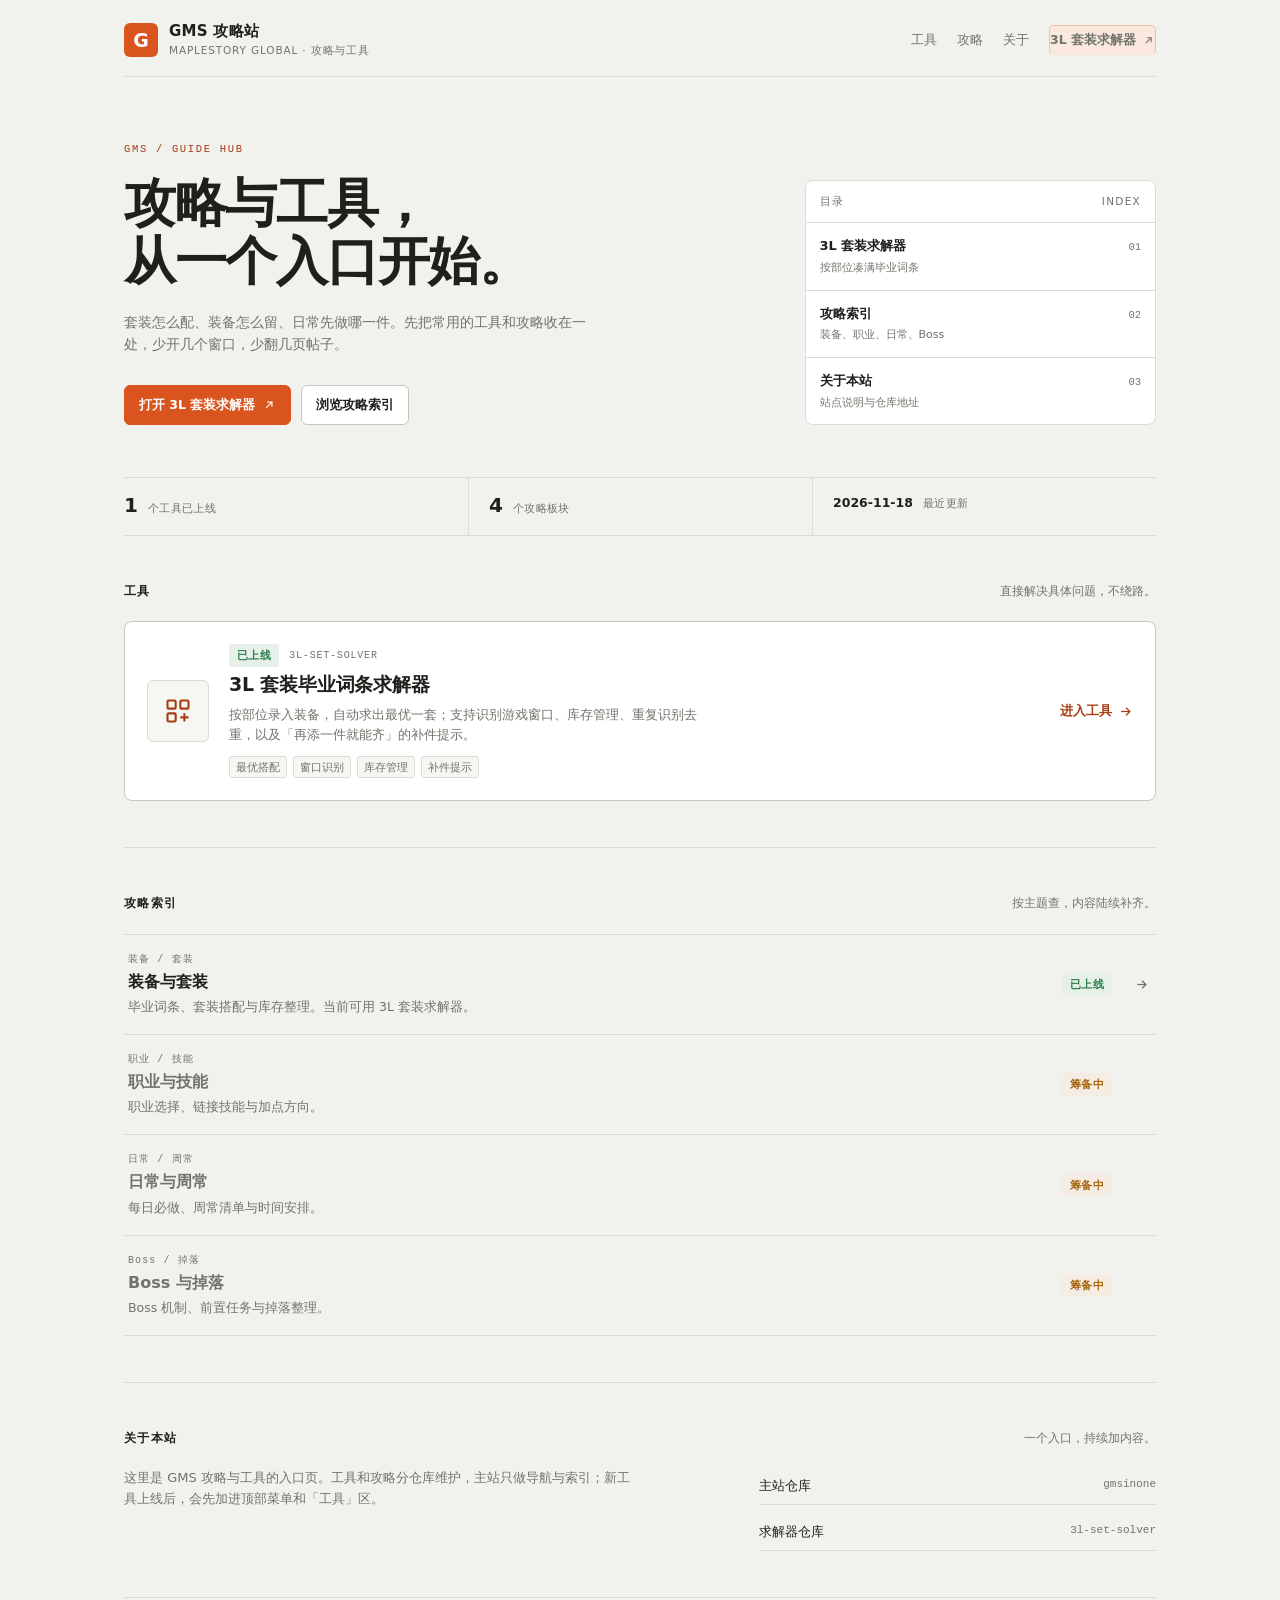
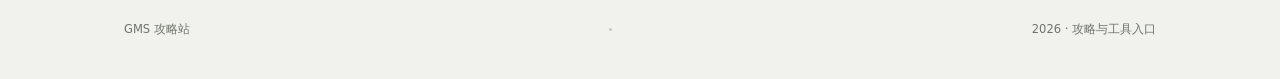
==== index.html @ e186fb5b "新建 GMS 主攻略站，接入 3L 套装求解器" ====
<!DOCTYPE html>
<html lang="zh-CN">
<head>
<meta charset="utf-8">
<meta name="viewport" content="width=device-width, initial-scale=1">
<title>GMS 攻略站 · 攻略与工具入口</title>
<meta name="description" content="GMS 攻略与工具入口：套装求解、装备整理与攻略索引。">
<link rel="icon" href="data:image/svg+xml,%3Csvg%20xmlns='http://www.w3.org/2000/svg'%20viewBox='0%200%2064%2064'%3E%3Crect%20width='64'%20height='64'%20rx='12'%20fill='%23d9541e'/%3E%3Ctext%20x='32'%20y='46'%20font-size='38'%20fill='%23ffffff'%20font-family='sans-serif'%20text-anchor='middle'%3EG%3C/text%3E%3C/svg%3E">
<style>
:root{
  --bg:#f1f2ee;
  --panel:#ffffff;
  --sunk:#f6f6f2;
  --line:#dcdcd3;
  --line-strong:#c6c7bc;
  --ink:#1d201b;
  --muted:#70746a;
  --accent:#d9541e;
  --on-accent:#ffffff;
  --accent-ink:#a63c12;
  --accent-soft:#fbe9e0;
  --ok:#2f7d4f;
  --warn:#a4650b;
}
@media (prefers-color-scheme: dark){
  :root{
    --bg:#0f141a;
    --panel:#171e26;
    --sunk:#12181f;
    --line:#27313c;
    --line-strong:#38454f;
    --ink:#e7ecef;
    --muted:#95a0ad;
    --accent:#ff8a4c;
    --on-accent:#1a1208;
    --accent-ink:#ffb089;
    --accent-soft:#33210f;
    --ok:#4cc38a;
    --warn:#e0b050;
    color-scheme:dark;
  }
}
*{box-sizing:border-box}
html{scroll-behavior:smooth}
body{
  margin:0;background:var(--bg);color:var(--ink);
  font-family:"Segoe UI","Microsoft YaHei","PingFang SC","Noto Sans SC",system-ui,sans-serif;
  font-size:14px;line-height:1.6;font-variant-numeric:tabular-nums;
  -webkit-font-smoothing:antialiased;
}
a{color:inherit;text-decoration:none}
button,a:focus-visible{outline:2px solid var(--accent);outline-offset:3px}
::selection{background:color-mix(in oklab,var(--accent) 20%,transparent)}
.shell{max-width:1080px;margin:0 auto;padding:0 24px 40px}

/* ===== 顶栏 ===== */
.masthead{
  display:flex;align-items:center;justify-content:space-between;gap:24px;flex-wrap:wrap;
  padding:22px 0 18px;border-bottom:1px solid var(--line);
}
.brand{display:flex;align-items:center;gap:11px}
.brand-mark{
  width:34px;height:34px;flex:none;display:grid;place-items:center;
  background:var(--accent);color:var(--on-accent);border-radius:6px;
  font-size:19px;font-weight:800;line-height:1;
}
.brand-text strong{display:block;font-size:15px;letter-spacing:.02em;line-height:1.3}
.brand-text small{display:block;font-size:10.5px;color:var(--muted);letter-spacing:.08em;text-transform:uppercase}
.menu{display:flex;align-items:center;gap:20px;flex-wrap:wrap;font-size:12.5px}
.menu a{color:var(--muted);padding:4px 0;border-bottom:1px solid transparent;transition:color .14s,border-color .14s}
.menu a:hover{color:var(--ink);border-color:var(--ink)}
.menu-cta{
  display:inline-flex;align-items:center;gap:6px;
  color:var(--accent-ink);background:var(--accent-soft);
  border:1px solid color-mix(in oklab,var(--accent) 28%,transparent);
  border-radius:5px;padding:6px 10px;font-weight:700;
}
.menu-cta:hover{border-color:var(--accent);color:var(--accent-ink)}
.menu-cta svg{width:13px;height:13px;stroke:currentColor;fill:none;stroke-width:2}

/* ===== 首屏 ===== */
.hero{
  display:grid;grid-template-columns:minmax(0,1.35fr) minmax(280px,.75fr);gap:48px;
  align-items:end;padding:64px 0 52px;border-bottom:1px solid var(--line);
}
.kicker{
  margin:0 0 16px;font-family:ui-monospace,Consolas,monospace;
  font-size:10.5px;letter-spacing:.16em;color:var(--accent-ink);
}
.hero h1{
  margin:0;font-size:clamp(34px,5.2vw,52px);line-height:1.12;
  letter-spacing:-.025em;font-weight:700;max-width:13ch;
}
.lede{margin:20px 0 0;max-width:52ch;color:var(--muted);font-size:14px}
.hero-actions{display:flex;gap:10px;flex-wrap:wrap;margin-top:30px}
.btn{
  display:inline-flex;align-items:center;gap:7px;padding:9px 14px;
  border:1px solid var(--line-strong);border-radius:6px;background:var(--panel);
  font-size:12.5px;font-weight:700;transition:border-color .14s,background .14s,color .14s;
}
.btn:hover{border-color:var(--ink)}
.btn-primary{background:var(--accent);border-color:var(--accent);color:var(--on-accent)}
.btn-primary:hover{background:var(--accent-ink);border-color:var(--accent-ink);color:var(--on-accent)}
.btn svg{width:14px;height:14px;stroke:currentColor;fill:none;stroke-width:2}

.hero-index{border:1px solid var(--line);background:var(--panel);border-radius:8px;overflow:hidden}
.hero-index-head{
  display:flex;justify-content:space-between;align-items:baseline;
  padding:12px 14px;border-bottom:1px solid var(--line);
  font-size:10.5px;letter-spacing:.12em;color:var(--muted);
}
.hero-index a{
  display:flex;justify-content:space-between;gap:14px;align-items:baseline;
  padding:13px 14px;border-bottom:1px solid var(--line);
  transition:background .14s;
}
.hero-index a:last-child{border-bottom:0}
.hero-index a:hover{background:var(--sunk)}
.hero-index strong{font-size:13px;font-weight:700;display:block}
.hero-index small{display:block;color:var(--muted);font-size:11px;margin-top:2px}
.hero-index .num{font-family:ui-monospace,Consolas,monospace;font-size:10.5px;color:var(--muted)}

/* ===== 状态条 ===== */
.status-strip{display:grid;grid-template-columns:repeat(3,1fr);border-bottom:1px solid var(--line)}
.status-strip div{padding:17px 0;display:flex;align-items:baseline;gap:10px}
.status-strip div + div{border-left:1px solid var(--line);padding-left:20px}
.status-strip span{font-size:11px;color:var(--muted);letter-spacing:.03em}
.status-strip strong{font-size:20px;font-weight:700;line-height:1}
.status-strip .date{font-size:12.5px;font-weight:600}

/* ===== 区块 ===== */
.section{padding:46px 0;border-bottom:1px solid var(--line)}
.section-head{display:flex;align-items:baseline;justify-content:space-between;gap:24px;margin-bottom:20px}
.section-head h2{margin:0;font-size:12px;font-weight:700;letter-spacing:.12em}
.section-head p{margin:0;color:var(--muted);font-size:12px;text-align:right}

.tool-card{
  display:grid;grid-template-columns:62px minmax(0,1fr) auto;gap:20px;align-items:center;
  padding:22px;background:var(--panel);border:1px solid var(--line-strong);border-radius:8px;
  transition:border-color .16s,transform .16s;
}
.tool-card:hover{border-color:var(--accent);transform:translateY(-1px)}
.tool-symbol{
  width:62px;height:62px;border:1px solid var(--line);border-radius:6px;
  background:var(--sunk);display:grid;place-items:center;color:var(--accent-ink);
}
.tool-symbol svg{width:28px;height:28px;stroke:currentColor;fill:none;stroke-width:1.8}
.tool-meta{display:flex;align-items:center;gap:10px;flex-wrap:wrap;margin-bottom:5px}
.tag{
  display:inline-block;font-size:10.5px;font-weight:700;letter-spacing:.04em;
  padding:2px 7px;border-radius:3px;background:var(--sunk);color:var(--muted);border:1px solid var(--line);
}
.tag-live{color:var(--ok);background:color-mix(in oklab,var(--ok) 12%,var(--panel));border-color:transparent}
.tag-soon{color:var(--warn);background:color-mix(in oklab,var(--warn) 12%,var(--panel));border-color:transparent}
.mono{font-family:ui-monospace,Consolas,monospace;font-size:10px;letter-spacing:.08em;color:var(--muted)}
.tool-card h3{margin:0;font-size:19px;line-height:1.35;letter-spacing:-.01em}
.tool-card p{margin:7px 0 0;color:var(--muted);font-size:12.5px;max-width:62ch}
.chips{display:flex;gap:6px;flex-wrap:wrap;margin-top:11px}
.chips span{font-size:10.5px;color:var(--muted);border:1px solid var(--line);border-radius:3px;padding:2px 6px;background:var(--sunk)}
.tool-go{display:inline-flex;align-items:center;gap:6px;font-size:12.5px;font-weight:700;color:var(--accent-ink);white-space:nowrap}
.tool-go svg{width:15px;height:15px;stroke:currentColor;fill:none;stroke-width:2}

.guide-list{border-top:1px solid var(--line)}
.guide-row{
  display:grid;grid-template-columns:minmax(0,1fr) auto 22px;gap:18px;align-items:center;
  padding:17px 4px;border-bottom:1px solid var(--line);
}
.guide-row-link{transition:background .14s,color .14s}
.guide-row-link:hover{background:var(--panel)}
.guide-kicker{font-family:ui-monospace,Consolas,monospace;font-size:10px;letter-spacing:.11em;color:var(--muted);display:block;margin-bottom:3px}
.guide-row h3{margin:0;font-size:16px;line-height:1.4;font-weight:700}
.guide-row p{margin:4px 0 0;color:var(--muted);font-size:12.5px;max-width:64ch}
.guide-go{width:22px;height:22px;display:grid;place-items:center;color:var(--muted)}
.guide-go svg{width:15px;height:15px;stroke:currentColor;fill:none;stroke-width:2}
.guide-row-link:hover .guide-go{color:var(--accent-ink)}
.guide-row-muted h3{color:var(--muted);font-weight:600}
.guide-row-muted p{color:var(--muted)}

.about-grid{display:grid;grid-template-columns:minmax(0,1.2fr) minmax(260px,.8fr);gap:40px}
.about-grid p{margin:0;color:var(--muted);font-size:13px;max-width:62ch}
.about-links{display:flex;flex-direction:column;gap:9px;font-size:12.5px}
.about-links a{display:flex;justify-content:space-between;gap:12px;padding:8px 0;border-bottom:1px solid var(--line);color:var(--ink)}
.about-links a:hover{color:var(--accent-ink)}
.about-links span{color:var(--muted);font-family:ui-monospace,Consolas,monospace;font-size:11px}

.foot{
  display:flex;align-items:center;justify-content:space-between;gap:16px;flex-wrap:wrap;
  padding:22px 0 0;color:var(--muted);font-size:11.5px;
}
.foot .dot{width:3px;height:3px;background:var(--line-strong);border-radius:50%}

@media (max-width:860px){
  .hero{grid-template-columns:1fr;gap:30px;padding:46px 0 40px;align-items:start}
  .hero h1{max-width:15ch}
  .hero-index{max-width:520px}
  .about-grid{grid-template-columns:1fr;gap:24px}
  .section-head p{display:none}
}
@media (max-width:600px){
  .shell{padding:0 18px 32px}
  .menu{gap:14px;font-size:12px}
  .menu-cta{padding:5px 8px}
  .status-strip{grid-template-columns:1fr;border-bottom:1px solid var(--line)}
  .status-strip div + div{border-left:0;border-top:1px solid var(--line);padding-left:0}
  .tool-card{grid-template-columns:48px minmax(0,1fr);gap:14px;padding:16px}
  .tool-symbol{width:48px;height:48px}
  .tool-symbol svg{width:23px;height:23px}
  .tool-go{grid-column:1 / -1;justify-self:start;margin-top:2px}
  .guide-row{grid-template-columns:minmax(0,1fr) auto;gap:10px}
  .guide-go{display:none}
}
@media (prefers-reduced-motion:reduce){
  html{scroll-behavior:auto}
  *{transition:none !important}
}
</style>
</head>
<body>
<div class="shell">

  <header class="masthead">
    <a class="brand" href="./" aria-label="GMS 攻略站首页">
      <span class="brand-mark" aria-hidden="true">G</span>
      <span class="brand-text">
        <strong>GMS 攻略站</strong>
        <small>MapleStory Global · 攻略与工具</small>
      </span>
    </a>
    <nav class="menu" aria-label="主导航">
      <a href="#tools">工具</a>
      <a href="#guides">攻略</a>
      <a href="#about">关于</a>
      <a class="menu-cta" href="https://tools.drytron.net/">
        3L 套装求解器
        <svg viewBox="0 0 24 24" aria-hidden="true"><path d="M7 17L17 7"/><path d="M9 7h8v8"/></svg>
      </a>
    </nav>
  </header>

  <main>
    <section class="hero" id="top">
      <div>
        <p class="kicker">GMS / GUIDE HUB</p>
        <h1>攻略与工具，<br>从一个入口开始。</h1>
        <p class="lede">套装怎么配、装备怎么留、日常先做哪一件。先把常用的工具和攻略收在一处，少开几个窗口，少翻几页帖子。</p>
        <div class="hero-actions">
          <a class="btn btn-primary" href="https://tools.drytron.net/">
            打开 3L 套装求解器
            <svg viewBox="0 0 24 24" aria-hidden="true"><path d="M7 17L17 7"/><path d="M9 7h8v8"/></svg>
          </a>
          <a class="btn" href="#guides">浏览攻略索引</a>
        </div>
      </div>

      <aside class="hero-index" aria-label="站内目录">
        <div class="hero-index-head"><span>目录</span><span>INDEX</span></div>
        <a href="https://tools.drytron.net/">
          <span><strong>3L 套装求解器</strong><small>按部位凑满毕业词条</small></span>
          <span class="num">01</span>
        </a>
        <a href="#guides">
          <span><strong>攻略索引</strong><small>装备、职业、日常、Boss</small></span>
          <span class="num">02</span>
        </a>
        <a href="#about">
          <span><strong>关于本站</strong><small>站点说明与仓库地址</small></span>
          <span class="num">03</span>
        </a>
      </aside>
    </section>

    <section class="status-strip" aria-label="站点状态">
      <div><strong>1</strong><span>个工具已上线</span></div>
      <div><strong>4</strong><span>个攻略板块</span></div>
      <div><strong class="date">2026-11-18</strong><span>最近更新</span></div>
    </section>

    <section class="section" id="tools">
      <div class="section-head">
        <h2>工具</h2>
        <p>直接解决具体问题，不绕路。</p>
      </div>

      <a class="tool-card" href="https://tools.drytron.net/">
        <span class="tool-symbol" aria-hidden="true">
          <svg viewBox="0 0 24 24"><rect x="3" y="3" width="7" height="7" rx="1"/><rect x="14" y="3" width="7" height="7" rx="1"/><rect x="3" y="14" width="7" height="7" rx="1"/><path d="M14 17.5h7M17.5 14v7"/></svg>
        </span>
        <span class="tool-copy">
          <span class="tool-meta"><span class="tag tag-live">已上线</span><span class="mono">3L-SET-SOLVER</span></span>
          <h3>3L 套装毕业词条求解器</h3>
          <p>按部位录入装备，自动求出最优一套；支持识别游戏窗口、库存管理、重复识别去重，以及「再添一件就能齐」的补件提示。</p>
          <span class="chips"><span>最优搭配</span><span>窗口识别</span><span>库存管理</span><span>补件提示</span></span>
        </span>
        <span class="tool-go">进入工具
          <svg viewBox="0 0 24 24" aria-hidden="true"><path d="M5 12h14"/><path d="M13 6l6 6-6 6"/></svg>
        </span>
      </a>
    </section>

    <section class="section" id="guides">
      <div class="section-head">
        <h2>攻略索引</h2>
        <p>按主题查，内容陆续补齐。</p>
      </div>

      <div class="guide-list">
        <a class="guide-row guide-row-link" href="https://tools.drytron.net/">
          <span>
            <span class="guide-kicker">装备 / 套装</span>
            <h3>装备与套装</h3>
            <p>毕业词条、套装搭配与库存整理。当前可用 3L 套装求解器。</p>
          </span>
          <span class="tag tag-live">已上线</span>
          <span class="guide-go" aria-hidden="true">
            <svg viewBox="0 0 24 24"><path d="M5 12h14"/><path d="M13 6l6 6-6 6"/></svg>
          </span>
        </a>

        <div class="guide-row guide-row-muted">
          <span>
            <span class="guide-kicker">职业 / 技能</span>
            <h3>职业与技能</h3>
            <p>职业选择、链接技能与加点方向。</p>
          </span>
          <span class="tag tag-soon">筹备中</span>
          <span class="guide-go" aria-hidden="true"></span>
        </div>

        <div class="guide-row guide-row-muted">
          <span>
            <span class="guide-kicker">日常 / 周常</span>
            <h3>日常与周常</h3>
            <p>每日必做、周常清单与时间安排。</p>
          </span>
          <span class="tag tag-soon">筹备中</span>
          <span class="guide-go" aria-hidden="true"></span>
        </div>

        <div class="guide-row guide-row-muted">
          <span>
            <span class="guide-kicker">Boss / 掉落</span>
            <h3>Boss 与掉落</h3>
            <p>Boss 机制、前置任务与掉落整理。</p>
          </span>
          <span class="tag tag-soon">筹备中</span>
          <span class="guide-go" aria-hidden="true"></span>
        </div>
      </div>
    </section>

    <section class="section" id="about">
      <div class="section-head">
        <h2>关于本站</h2>
        <p>一个入口，持续加内容。</p>
      </div>
      <div class="about-grid">
        <p>这里是 GMS 攻略与工具的入口页。工具和攻略分仓库维护，主站只做导航与索引；新工具上线后，会先加进顶部菜单和「工具」区。</p>
        <div class="about-links">
          <a href="https://github.com/YourKlc/gmsinone">主站仓库<span>gmsinone</span></a>
          <a href="https://github.com/YourKlc/3l-set-solver">求解器仓库<span>3l-set-solver</span></a>
        </div>
      </div>
    </section>
  </main>

  <footer class="foot">
    <span>GMS 攻略站</span>
    <span class="dot" aria-hidden="true"></span>
    <span>2026 · 攻略与工具入口</span>
  </footer>

</div>
</body>
</html>
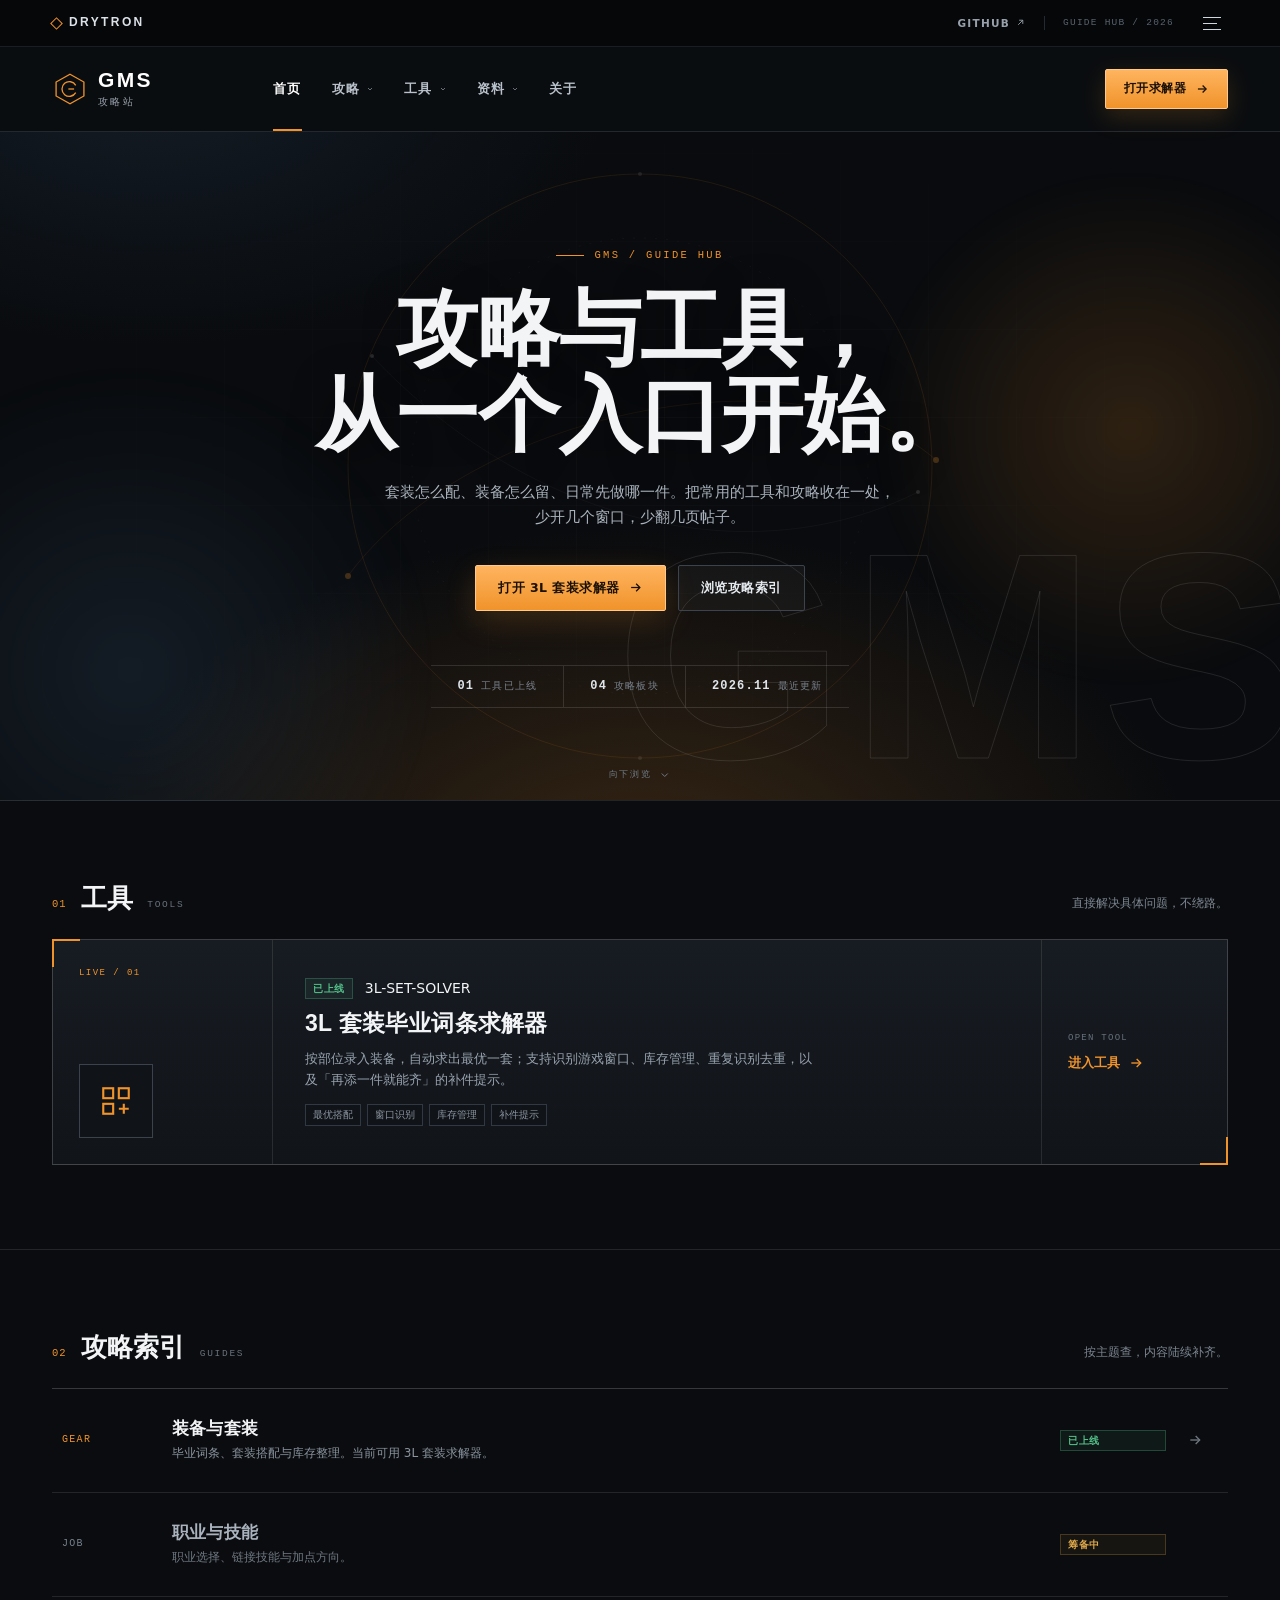
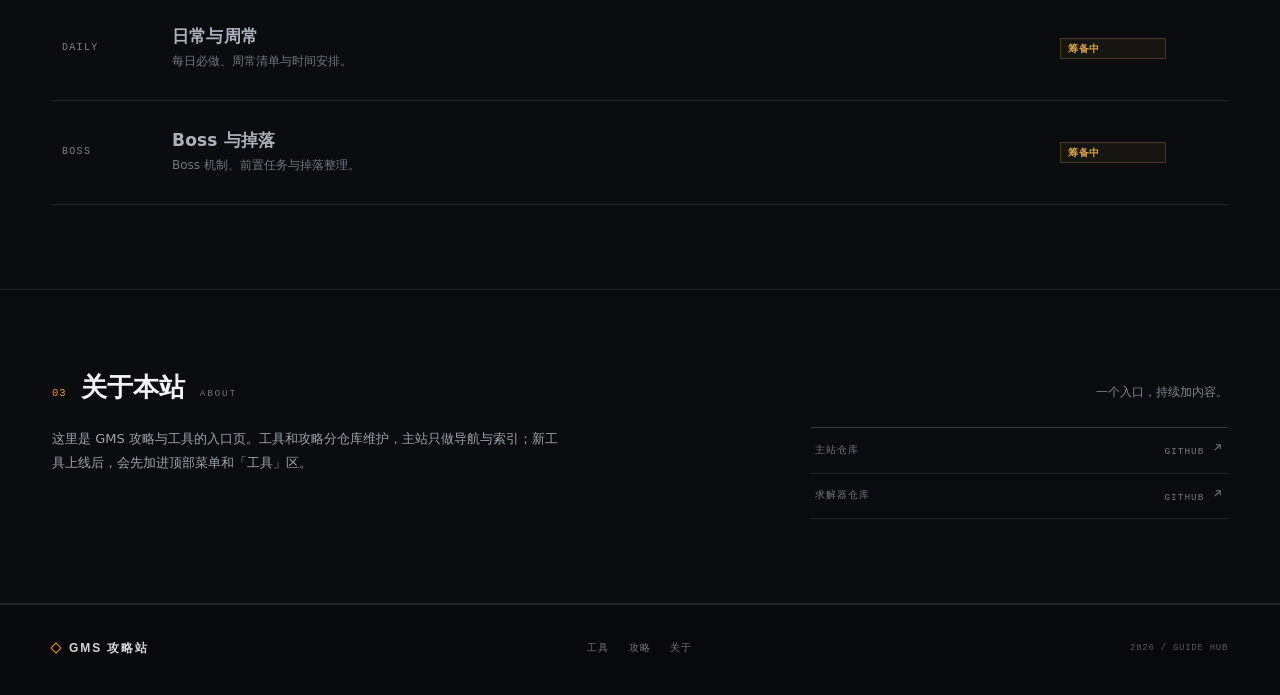
==== commit 6bbf4210: "主站改为游戏门户式双层导航" ====
--- a/index.html
+++ b/index.html
@@ -5,370 +5,806 @@
 <meta name="viewport" content="width=device-width, initial-scale=1">
 <title>GMS 攻略站 · 攻略与工具入口</title>
 <meta name="description" content="GMS 攻略与工具入口：套装求解、装备整理与攻略索引。">
-<link rel="icon" href="data:image/svg+xml,%3Csvg%20xmlns='http://www.w3.org/2000/svg'%20viewBox='0%200%2064%2064'%3E%3Crect%20width='64'%20height='64'%20rx='12'%20fill='%23d9541e'/%3E%3Ctext%20x='32'%20y='46'%20font-size='38'%20fill='%23ffffff'%20font-family='sans-serif'%20text-anchor='middle'%3EG%3C/text%3E%3C/svg%3E">
+<link rel="icon" href="data:image/svg+xml,%3Csvg%20xmlns='http://www.w3.org/2000/svg'%20viewBox='0%200%2064%2064'%3E%3Crect%20width='64'%20height='64'%20fill='%230a0c0f'/%3E%3Cpath%20d='M32%2010%2052%2021v22L32%2054%2012%2043V21Z'%20fill='none'%20stroke='%23f0932b'%20stroke-width='3'/%3E%3Ctext%20x='32'%20y='40'%20font-size='22'%20fill='%23f2f4f6'%20font-family='sans-serif'%20text-anchor='middle'%3EG%3C/text%3E%3C/svg%3E">
 <style>
 :root{
-  --bg:#f1f2ee;
-  --panel:#ffffff;
-  --sunk:#f6f6f2;
-  --line:#dcdcd3;
-  --line-strong:#c6c7bc;
-  --ink:#1d201b;
-  --muted:#70746a;
-  --accent:#d9541e;
-  --on-accent:#ffffff;
-  --accent-ink:#a63c12;
-  --accent-soft:#fbe9e0;
-  --ok:#2f7d4f;
-  --warn:#a4650b;
-}
-@media (prefers-color-scheme: dark){
-  :root{
-    --bg:#0f141a;
-    --panel:#171e26;
-    --sunk:#12181f;
-    --line:#27313c;
-    --line-strong:#38454f;
-    --ink:#e7ecef;
-    --muted:#95a0ad;
-    --accent:#ff8a4c;
-    --on-accent:#1a1208;
-    --accent-ink:#ffb089;
-    --accent-soft:#33210f;
-    --ok:#4cc38a;
-    --warn:#e0b050;
-    color-scheme:dark;
-  }
+  --bg:#0a0c0f;
+  --bg-soft:#0f1216;
+  --panel:#14181d;
+  --panel-2:#171c22;
+  --panel-3:#1b2026;
+  --line:rgba(255,255,255,.10);
+  --line-strong:rgba(255,255,255,.18);
+  --ink:#f2f4f6;
+  --muted:#98a1ab;
+  --muted-2:#6f7882;
+  --accent:#f0932b;
+  --accent-2:#ffb45f;
+  --accent-deep:#c96416;
+  --ok:#54c08a;
+  --warn:#e0a94a;
+  --display:"Bahnschrift SemiCondensed","DIN Alternate","Microsoft YaHei","PingFang SC",sans-serif;
+  --body:"Segoe UI","Microsoft YaHei","PingFang SC","Noto Sans SC",system-ui,sans-serif;
+  --mono:ui-monospace,"Cascadia Mono",Consolas,monospace;
 }
 *{box-sizing:border-box}
 html{scroll-behavior:smooth}
 body{
   margin:0;background:var(--bg);color:var(--ink);
-  font-family:"Segoe UI","Microsoft YaHei","PingFang SC","Noto Sans SC",system-ui,sans-serif;
-  font-size:14px;line-height:1.6;font-variant-numeric:tabular-nums;
-  -webkit-font-smoothing:antialiased;
+  font-family:var(--body);font-size:14px;line-height:1.6;
+  font-variant-numeric:tabular-nums;-webkit-font-smoothing:antialiased;
 }
 a{color:inherit;text-decoration:none}
-button,a:focus-visible{outline:2px solid var(--accent);outline-offset:3px}
-::selection{background:color-mix(in oklab,var(--accent) 20%,transparent)}
-.shell{max-width:1080px;margin:0 auto;padding:0 24px 40px}
-
-/* ===== 顶栏 ===== */
-.masthead{
-  display:flex;align-items:center;justify-content:space-between;gap:24px;flex-wrap:wrap;
-  padding:22px 0 18px;border-bottom:1px solid var(--line);
-}
-.brand{display:flex;align-items:center;gap:11px}
-.brand-mark{
-  width:34px;height:34px;flex:none;display:grid;place-items:center;
-  background:var(--accent);color:var(--on-accent);border-radius:6px;
-  font-size:19px;font-weight:800;line-height:1;
-}
-.brand-text strong{display:block;font-size:15px;letter-spacing:.02em;line-height:1.3}
-.brand-text small{display:block;font-size:10.5px;color:var(--muted);letter-spacing:.08em;text-transform:uppercase}
-.menu{display:flex;align-items:center;gap:20px;flex-wrap:wrap;font-size:12.5px}
-.menu a{color:var(--muted);padding:4px 0;border-bottom:1px solid transparent;transition:color .14s,border-color .14s}
-.menu a:hover{color:var(--ink);border-color:var(--ink)}
-.menu-cta{
-  display:inline-flex;align-items:center;gap:6px;
-  color:var(--accent-ink);background:var(--accent-soft);
-  border:1px solid color-mix(in oklab,var(--accent) 28%,transparent);
-  border-radius:5px;padding:6px 10px;font-weight:700;
-}
-.menu-cta:hover{border-color:var(--accent);color:var(--accent-ink)}
-.menu-cta svg{width:13px;height:13px;stroke:currentColor;fill:none;stroke-width:2}
+button{font-family:inherit}
+::selection{background:rgba(240,147,43,.32)}
+.shell{width:100%;max-width:1240px;margin:0 auto;padding:0 32px}
+
+/* ===== 顶部：双层导航 ===== */
+.site-head{position:sticky;top:0;z-index:60}
+.utility-bar{background:#060709;border-bottom:1px solid #1a1e23}
+.utility-inner{height:46px;display:flex;align-items:center;justify-content:space-between;gap:20px}
+.utility-brand{display:inline-flex;align-items:center;gap:8px;font-family:var(--display);font-size:12px;font-weight:700;letter-spacing:.2em;color:#dce2e8}
+.utility-brand i{width:9px;height:9px;border:1px solid var(--accent);display:block;transform:rotate(45deg)}
+.utility-right{display:flex;align-items:center;gap:18px}
+.utility-link{display:inline-flex;align-items:center;gap:5px;font-size:10.5px;font-weight:600;letter-spacing:.12em;color:var(--muted);transition:color .15s}
+.utility-link:hover{color:var(--ink)}
+.utility-link svg{width:11px;height:11px;stroke:currentColor;fill:none;stroke-width:2}
+.utility-note{font-family:var(--mono);font-size:9.5px;letter-spacing:.13em;color:#59636e;white-space:nowrap}
+.utility-sep{width:1px;height:14px;background:#242a31}
+.menu-button{
+  width:34px;height:34px;margin-left:2px;padding:8px;border:1px solid transparent;background:none;
+  display:flex;flex-direction:column;justify-content:center;gap:5px;cursor:pointer;
+  transition:border-color .15s;
+}
+.menu-button:hover{border-color:#333a43}
+.menu-button span{display:block;width:18px;height:1px;background:#cfd6dd;transition:width .15s}
+.menu-button span:nth-child(2){width:14px}
+.menu-button:hover span{width:18px}
+.menu-button:focus-visible{outline:2px solid var(--accent);outline-offset:2px}
+
+.main-bar{
+  background:rgba(11,14,17,.94);border-bottom:1px solid #23282f;
+  backdrop-filter:blur(14px);-webkit-backdrop-filter:blur(14px);
+  transition:box-shadow .2s,background .2s;
+}
+.site-head.is-scrolled .main-bar{box-shadow:0 10px 34px rgba(0,0,0,.5);background:rgba(9,11,14,.98)}
+.main-inner{height:84px;display:flex;align-items:center;gap:0}
+.logo{display:inline-flex;align-items:center;gap:10px;flex:none;min-width:172px}
+.logo-mark{width:36px;height:36px;flex:none;color:var(--accent)}
+.logo-mark path{stroke:currentColor;fill:none;stroke-width:1.6}
+.logo-text strong{display:block;font-family:var(--display);font-size:21px;line-height:1;letter-spacing:.11em;font-weight:700;color:#fff}
+.logo-text small{display:block;font-size:9.5px;letter-spacing:.24em;color:var(--muted);margin-top:4px}
+
+.nav{display:flex;align-items:stretch;height:84px;margin-left:34px;flex:1}
+.nav-item{
+  display:inline-flex;align-items:center;gap:6px;height:84px;padding:0 15px;
+  font-size:12.5px;font-weight:600;letter-spacing:.1em;color:#b9c1ca;
+  background:none;border:0;cursor:pointer;position:relative;white-space:nowrap;
+  transition:color .15s,background .15s;
+}
+.nav-item:hover{color:#fff}
+.nav-item.is-current{color:#fff}
+.nav-item.is-current::after{
+  content:"";position:absolute;left:15px;right:15px;bottom:0;height:2px;background:var(--accent);
+}
+.nav-trigger[aria-expanded="true"]{color:#fff;background:#171b20}
+.nav-trigger[aria-expanded="true"]::after{
+  content:"";position:absolute;left:0;right:0;bottom:-1px;height:1px;background:#171b20;z-index:71;
+}
+.caret{width:8px;height:8px;stroke:#8c96a1;fill:none;stroke-width:2.2;transition:transform .18s,stroke .18s}
+.nav-trigger[aria-expanded="true"] .caret{transform:rotate(180deg);stroke:var(--accent)}
+
+.nav-group{position:relative}
+.dropdown{
+  position:absolute;top:calc(100% - 1px);left:8px;width:306px;z-index:70;
+  background:#171b20;border:1px solid #333b45;border-top:2px solid var(--accent);
+  box-shadow:0 24px 50px rgba(0,0,0,.55);
+  opacity:0;visibility:hidden;transform:translateY(-7px);pointer-events:none;
+  transition:opacity .16s ease,transform .16s ease,visibility .16s;
+  padding:5px 0;
+}
+.dropdown::before{
+  content:"";position:absolute;left:0;right:0;top:-1px;height:1px;background:#171b20;
+}
+.nav-group.is-open .dropdown{opacity:1;visibility:visible;transform:translateY(0);pointer-events:auto}
+.drop-link{display:flex;align-items:flex-start;justify-content:space-between;gap:16px;padding:11px 16px;transition:background .13s}
+.drop-link:hover{background:#20262d}
+.drop-link strong{display:block;font-size:12.5px;font-weight:600;color:#eef2f5;line-height:1.4}
+.drop-link small{display:block;font-size:10px;color:#78828d;margin-top:2px;line-height:1.45}
+.drop-link .drop-go{width:13px;height:13px;stroke:#6f7a85;fill:none;stroke-width:2;margin-top:3px;flex:none}
+.drop-link:hover .drop-go{stroke:var(--accent)}
+.drop-tag{
+  flex:none;font-size:9px;font-weight:700;letter-spacing:.06em;padding:1px 5px;
+  color:var(--ok);border:1px solid rgba(84,192,138,.28);background:rgba(84,192,138,.08);
+}
+.drop-link.is-soon{cursor:default;opacity:.68}
+.drop-link.is-soon:hover{background:none}
+.drop-link.is-soon em{flex:none;font-style:normal;font-size:9px;color:var(--warn);letter-spacing:.05em;padding-top:2px}
+.drop-all{
+  display:flex;align-items:center;justify-content:space-between;gap:12px;
+  margin-top:4px;padding:12px 16px;border-top:1px solid #2a3038;
+  font-size:10.5px;font-weight:700;letter-spacing:.1em;color:var(--accent);
+}
+.drop-all:hover{background:#20262d}
+.drop-all svg{width:13px;height:13px;stroke:currentColor;fill:none;stroke-width:2}
+
+.nav-right{display:flex;align-items:center;gap:14px;margin-left:20px}
+.cta{
+  display:inline-flex;align-items:center;gap:9px;height:40px;padding:0 18px;
+  background:linear-gradient(180deg,var(--accent-2),var(--accent));color:#1a1005;
+  border:1px solid #ffc98d;border-radius:2px;
+  font-size:12px;font-weight:800;letter-spacing:.04em;white-space:nowrap;
+  box-shadow:0 8px 24px rgba(240,147,43,.18);
+  transition:filter .15s,transform .15s;
+}
+.cta:hover{filter:brightness(1.08);transform:translateY(-1px)}
+.cta svg{width:14px;height:14px;stroke:#1a1005;fill:none;stroke-width:2.2}
+
+/* ===== 全部菜单抽屉 ===== */
+.drawer{position:fixed;inset:0;z-index:100}
+.drawer[hidden]{display:none}
+.drawer-backdrop{position:absolute;inset:0;background:rgba(0,0,0,.62);opacity:0;transition:opacity .22s}
+.drawer-panel{
+  position:absolute;top:0;right:0;bottom:0;width:min(440px,100%);
+  background:#0d1014;border-left:1px solid #2c333c;padding:0 30px 30px;
+  transform:translateX(100%);transition:transform .24s cubic-bezier(.2,.7,.2,1);
+  overflow:auto;display:flex;flex-direction:column;
+}
+.drawer.is-open .drawer-backdrop{opacity:1}
+.drawer.is-open .drawer-panel{transform:translateX(0)}
+.drawer-head{display:flex;align-items:center;justify-content:space-between;height:76px;border-bottom:1px solid #242a32;position:sticky;top:0;background:#0d1014;z-index:2}
+.drawer-title{font-family:var(--display);font-size:18px;font-weight:700;letter-spacing:.12em}
+.drawer-close{width:34px;height:34px;border:1px solid #323a43;background:none;color:#cfd6dd;cursor:pointer;display:grid;place-items:center}
+.drawer-close:hover{border-color:var(--accent);color:var(--accent)}
+.drawer-close svg{width:15px;height:15px;stroke:currentColor;fill:none;stroke-width:2}
+.drawer-nav{padding:22px 0 28px;display:flex;flex-direction:column;gap:4px}
+.drawer-nav > a{display:flex;justify-content:space-between;align-items:baseline;padding:12px 0;font-size:18px;font-weight:700;color:#eef2f5;border-bottom:1px solid #20262d}
+.drawer-nav > a span{font-family:var(--mono);font-size:9px;letter-spacing:.12em;color:#6c7782}
+.drawer-group{padding:18px 0 8px;border-bottom:1px solid #20262d}
+.drawer-group p{margin:0 0 8px;font-family:var(--mono);font-size:9.5px;letter-spacing:.16em;color:var(--accent)}
+.drawer-group p span{color:#6c7782;margin-left:6px}
+.drawer-group a,.drawer-group .is-soon{display:flex;justify-content:space-between;gap:12px;padding:6px 0;font-size:12.5px;color:#b9c1ca}
+.drawer-group a:hover{color:#fff}
+.drawer-group .is-soon{color:#6f7882}
+.drawer-group em{font-style:normal;font-size:9px;color:var(--warn)}
+.drawer-cta{margin-top:auto;display:flex;align-items:center;justify-content:space-between;gap:12px;height:48px;padding:0 16px;background:linear-gradient(180deg,var(--accent-2),var(--accent));color:#1a1005;font-size:13px;font-weight:800}
+.drawer-cta svg{width:16px;height:16px;stroke:#1a1005;fill:none;stroke-width:2.2}
+body.drawer-open{overflow:hidden}
 
 /* ===== 首屏 ===== */
 .hero{
-  display:grid;grid-template-columns:minmax(0,1.35fr) minmax(280px,.75fr);gap:48px;
-  align-items:end;padding:64px 0 52px;border-bottom:1px solid var(--line);
-}
-.kicker{
-  margin:0 0 16px;font-family:ui-monospace,Consolas,monospace;
-  font-size:10.5px;letter-spacing:.16em;color:var(--accent-ink);
-}
+  position:relative;min-height:660px;padding:108px 0 92px;
+  display:flex;align-items:center;justify-content:center;text-align:center;
+  overflow:hidden;border-bottom:1px solid var(--line);
+  background:
+    radial-gradient(820px 520px at 50% 112%,rgba(240,147,43,.20),transparent 68%),
+    radial-gradient(720px 420px at 12% -8%,rgba(74,116,158,.16),transparent 64%),
+    #090b0e;
+}
+.hero-art{position:absolute;inset:0;pointer-events:none}
+.hero-grid{
+  position:absolute;inset:-10%;
+  background-image:linear-gradient(rgba(255,255,255,.045) 1px,transparent 1px),linear-gradient(90deg,rgba(255,255,255,.045) 1px,transparent 1px);
+  background-size:88px 88px;
+  mask-image:radial-gradient(ellipse 58% 58% at 50% 46%,#000 10%,transparent 78%);
+  -webkit-mask-image:radial-gradient(ellipse 58% 58% at 50% 46%,#000 10%,transparent 78%);
+  opacity:.5;
+}
+.hero-glow{position:absolute;border-radius:50%;filter:blur(2px)}
+.hero-glow-a{width:540px;height:540px;right:-120px;top:4%;background:radial-gradient(circle,rgba(240,147,43,.16),transparent 68%)}
+.hero-glow-b{width:620px;height:620px;left:-180px;bottom:-180px;background:radial-gradient(circle,rgba(94,148,196,.13),transparent 70%)}
+.hero-orbit{position:absolute;left:50%;top:50%;width:820px;height:820px;transform:translate(-50%,-50%);opacity:.48;animation:orbit 90s linear infinite}
+@keyframes orbit{to{transform:translate(-50%,-50%) rotate(360deg)}}
+.hero-word{
+  position:absolute;right:-24px;bottom:4%;font-family:var(--display);
+  font-size:clamp(150px,23vw,310px);line-height:.8;font-weight:800;letter-spacing:.02em;
+  color:transparent;-webkit-text-stroke:1px rgba(255,255,255,.10);
+  user-select:none;
+}
+.hero-inner{position:relative;z-index:2;max-width:940px;padding:0 24px}
+.hero-kicker{
+  display:inline-flex;align-items:center;gap:10px;margin:0 0 22px;
+  font-family:var(--mono);font-size:10.5px;letter-spacing:.22em;color:var(--accent);
+}
+.hero-kicker::before{content:"";width:28px;height:1px;background:var(--accent)}
 .hero h1{
-  margin:0;font-size:clamp(34px,5.2vw,52px);line-height:1.12;
-  letter-spacing:-.025em;font-weight:700;max-width:13ch;
-}
-.lede{margin:20px 0 0;max-width:52ch;color:var(--muted);font-size:14px}
-.hero-actions{display:flex;gap:10px;flex-wrap:wrap;margin-top:30px}
+  margin:0;font-family:var(--display);font-weight:700;
+  font-size:clamp(44px,6.6vw,82px);line-height:1.05;letter-spacing:-.01em;
+  text-wrap:balance;text-shadow:0 8px 40px rgba(0,0,0,.45);
+}
+.hero-lede{margin:22px auto 0;max-width:56ch;color:#aab3bd;font-size:14.5px;line-height:1.75}
+.hero-actions{display:flex;justify-content:center;gap:12px;flex-wrap:wrap;margin-top:34px}
+.hero-meta{
+  display:flex;justify-content:center;margin-top:54px;border-top:1px solid rgba(255,255,255,.12);
+  border-bottom:1px solid rgba(255,255,255,.12);width:fit-content;margin-left:auto;margin-right:auto;
+}
+.hero-meta span{padding:11px 26px;font-size:10px;letter-spacing:.12em;color:#78828d}
+.hero-meta span + span{border-left:1px solid rgba(255,255,255,.12)}
+.hero-meta b{font-family:var(--mono);font-size:12px;font-weight:700;color:#dfe5ea;margin-right:7px}
+.scroll-cue{
+  position:absolute;left:50%;bottom:18px;transform:translateX(-50%);z-index:3;
+  display:inline-flex;align-items:center;gap:8px;font-family:var(--mono);
+  font-size:9px;letter-spacing:.18em;color:#6f7a85;transition:color .15s;
+}
+.scroll-cue:hover{color:var(--accent)}
+.scroll-cue svg{width:12px;height:12px;stroke:currentColor;fill:none;stroke-width:2;animation:cue 2.4s ease-in-out infinite}
+@keyframes cue{0%,100%{transform:translateY(-2px);opacity:.55}50%{transform:translateY(3px);opacity:1}}
+
+/* ===== 按钮 ===== */
 .btn{
-  display:inline-flex;align-items:center;gap:7px;padding:9px 14px;
-  border:1px solid var(--line-strong);border-radius:6px;background:var(--panel);
-  font-size:12.5px;font-weight:700;transition:border-color .14s,background .14s,color .14s;
-}
-.btn:hover{border-color:var(--ink)}
-.btn-primary{background:var(--accent);border-color:var(--accent);color:var(--on-accent)}
-.btn-primary:hover{background:var(--accent-ink);border-color:var(--accent-ink);color:var(--on-accent)}
-.btn svg{width:14px;height:14px;stroke:currentColor;fill:none;stroke-width:2}
-
-.hero-index{border:1px solid var(--line);background:var(--panel);border-radius:8px;overflow:hidden}
-.hero-index-head{
-  display:flex;justify-content:space-between;align-items:baseline;
-  padding:12px 14px;border-bottom:1px solid var(--line);
-  font-size:10.5px;letter-spacing:.12em;color:var(--muted);
-}
-.hero-index a{
-  display:flex;justify-content:space-between;gap:14px;align-items:baseline;
-  padding:13px 14px;border-bottom:1px solid var(--line);
-  transition:background .14s;
-}
-.hero-index a:last-child{border-bottom:0}
-.hero-index a:hover{background:var(--sunk)}
-.hero-index strong{font-size:13px;font-weight:700;display:block}
-.hero-index small{display:block;color:var(--muted);font-size:11px;margin-top:2px}
-.hero-index .num{font-family:ui-monospace,Consolas,monospace;font-size:10.5px;color:var(--muted)}
-
-/* ===== 状态条 ===== */
-.status-strip{display:grid;grid-template-columns:repeat(3,1fr);border-bottom:1px solid var(--line)}
-.status-strip div{padding:17px 0;display:flex;align-items:baseline;gap:10px}
-.status-strip div + div{border-left:1px solid var(--line);padding-left:20px}
-.status-strip span{font-size:11px;color:var(--muted);letter-spacing:.03em}
-.status-strip strong{font-size:20px;font-weight:700;line-height:1}
-.status-strip .date{font-size:12.5px;font-weight:600}
+  display:inline-flex;align-items:center;justify-content:center;gap:8px;height:46px;padding:0 22px;
+  font-size:12.5px;font-weight:700;letter-spacing:.04em;border-radius:2px;
+  transition:filter .15s,transform .15s,border-color .15s,background .15s;
+}
+.btn svg{width:15px;height:15px;stroke:currentColor;fill:none;stroke-width:2}
+.btn-primary{background:linear-gradient(180deg,var(--accent-2),var(--accent));color:#1a1005;border:1px solid #ffc98d;box-shadow:0 10px 30px rgba(240,147,43,.18)}
+.btn-primary:hover{filter:brightness(1.08);transform:translateY(-1px)}
+.btn-ghost{border:1px solid #3b444e;background:rgba(255,255,255,.03);color:#e6ebf0}
+.btn-ghost:hover{border-color:var(--accent);color:var(--accent);background:rgba(240,147,43,.06)}
 
 /* ===== 区块 ===== */
-.section{padding:46px 0;border-bottom:1px solid var(--line)}
-.section-head{display:flex;align-items:baseline;justify-content:space-between;gap:24px;margin-bottom:20px}
-.section-head h2{margin:0;font-size:12px;font-weight:700;letter-spacing:.12em}
-.section-head p{margin:0;color:var(--muted);font-size:12px;text-align:right}
-
+.section{padding:84px 0;border-bottom:1px solid var(--line)}
+.sec-head{display:flex;align-items:flex-end;justify-content:space-between;gap:28px;margin-bottom:26px}
+.sec-title{display:flex;align-items:baseline;gap:14px;flex-wrap:wrap}
+.sec-num{font-family:var(--mono);font-size:10.5px;color:var(--accent);letter-spacing:.1em}
+.sec-title h2{margin:0;font-family:var(--display);font-size:26px;line-height:1;font-weight:700;letter-spacing:.01em}
+.sec-en{font-family:var(--mono);font-size:9.5px;letter-spacing:.18em;color:#68727d}
+.sec-head p{margin:0;color:#7d8792;font-size:11.5px;text-align:right}
+
+/* ===== 工具卡 ===== */
 .tool-card{
-  display:grid;grid-template-columns:62px minmax(0,1fr) auto;gap:20px;align-items:center;
-  padding:22px;background:var(--panel);border:1px solid var(--line-strong);border-radius:8px;
-  transition:border-color .16s,transform .16s;
-}
-.tool-card:hover{border-color:var(--accent);transform:translateY(-1px)}
-.tool-symbol{
-  width:62px;height:62px;border:1px solid var(--line);border-radius:6px;
-  background:var(--sunk);display:grid;place-items:center;color:var(--accent-ink);
-}
-.tool-symbol svg{width:28px;height:28px;stroke:currentColor;fill:none;stroke-width:1.8}
-.tool-meta{display:flex;align-items:center;gap:10px;flex-wrap:wrap;margin-bottom:5px}
-.tag{
-  display:inline-block;font-size:10.5px;font-weight:700;letter-spacing:.04em;
-  padding:2px 7px;border-radius:3px;background:var(--sunk);color:var(--muted);border:1px solid var(--line);
-}
-.tag-live{color:var(--ok);background:color-mix(in oklab,var(--ok) 12%,var(--panel));border-color:transparent}
-.tag-soon{color:var(--warn);background:color-mix(in oklab,var(--warn) 12%,var(--panel));border-color:transparent}
-.mono{font-family:ui-monospace,Consolas,monospace;font-size:10px;letter-spacing:.08em;color:var(--muted)}
-.tool-card h3{margin:0;font-size:19px;line-height:1.35;letter-spacing:-.01em}
-.tool-card p{margin:7px 0 0;color:var(--muted);font-size:12.5px;max-width:62ch}
-.chips{display:flex;gap:6px;flex-wrap:wrap;margin-top:11px}
-.chips span{font-size:10.5px;color:var(--muted);border:1px solid var(--line);border-radius:3px;padding:2px 6px;background:var(--sunk)}
-.tool-go{display:inline-flex;align-items:center;gap:6px;font-size:12.5px;font-weight:700;color:var(--accent-ink);white-space:nowrap}
-.tool-go svg{width:15px;height:15px;stroke:currentColor;fill:none;stroke-width:2}
-
-.guide-list{border-top:1px solid var(--line)}
+  display:grid;grid-template-columns:220px minmax(0,1fr) 186px;
+  min-height:226px;background:linear-gradient(180deg,var(--panel-2),#111419);
+  border:1px solid var(--line-strong);position:relative;
+  transition:border-color .18s,transform .18s,background .18s;
+}
+.tool-card::before,.tool-card::after{content:"";position:absolute;width:26px;height:26px;pointer-events:none}
+.tool-card::before{left:-1px;top:-1px;border-left:2px solid var(--accent);border-top:2px solid var(--accent)}
+.tool-card::after{right:-1px;bottom:-1px;border-right:2px solid var(--accent);border-bottom:2px solid var(--accent)}
+.tool-card:hover{border-color:rgba(240,147,43,.55);transform:translateY(-2px);background:linear-gradient(180deg,#1a1f26,#12161b)}
+.tool-visual{
+  padding:26px;border-right:1px solid var(--line);
+  display:flex;flex-direction:column;justify-content:space-between;
+}
+.tool-kicker{font-family:var(--mono);font-size:9px;letter-spacing:.16em;color:var(--accent)}
+.tool-icon{width:74px;height:74px;border:1px solid #3a424b;display:grid;place-items:center;color:var(--accent);background:#101318}
+.tool-icon svg{width:34px;height:34px;stroke:currentColor;fill:none;stroke-width:1.5}
+.tool-body{padding:26px 32px;display:flex;flex-direction:column;justify-content:center}
+.tool-tags{display:flex;align-items:center;gap:12px;margin-bottom:9px}
+.tag{display:inline-block;font-size:9.5px;font-weight:700;letter-spacing:.06em;padding:2px 7px;border:1px solid #3c444e;color:#9aa4af}
+.tag-live{color:var(--ok);border-color:rgba(84,192,138,.28);background:rgba(84,192,138,.07)}
+.tag-soon{color:var(--warn);border-color:rgba(224,169,74,.24);background:rgba(224,169,74,.06)}
+.tool-body h3{margin:0;font-family:var(--display);font-size:23px;line-height:1.3;font-weight:700;letter-spacing:.01em}
+.tool-body p{margin:9px 0 0;color:#98a3ae;font-size:12.5px;max-width:64ch;line-height:1.7}
+.tool-chips{display:flex;gap:6px;flex-wrap:wrap;margin-top:14px}
+.tool-chips span{font-size:10px;color:#8b95a0;border:1px solid #303841;padding:2px 7px;background:#101318}
+.tool-cta{
+  border-left:1px solid var(--line);display:flex;flex-direction:column;align-items:flex-start;justify-content:center;
+  padding:26px;gap:8px;
+}
+.tool-cta small{font-family:var(--mono);font-size:9px;letter-spacing:.14em;color:#66717c}
+.tool-cta span{display:inline-flex;align-items:center;gap:8px;font-size:12.5px;font-weight:700;color:var(--accent)}
+.tool-cta span svg{width:16px;height:16px;stroke:currentColor;fill:none;stroke-width:2;transition:transform .16s}
+.tool-card:hover .tool-cta span svg{transform:translateX(4px)}
+
+/* ===== 攻略列表 ===== */
+.guide-list{border-top:1px solid var(--line-strong)}
 .guide-row{
-  display:grid;grid-template-columns:minmax(0,1fr) auto 22px;gap:18px;align-items:center;
-  padding:17px 4px;border-bottom:1px solid var(--line);
-}
-.guide-row-link{transition:background .14s,color .14s}
-.guide-row-link:hover{background:var(--panel)}
-.guide-kicker{font-family:ui-monospace,Consolas,monospace;font-size:10px;letter-spacing:.11em;color:var(--muted);display:block;margin-bottom:3px}
-.guide-row h3{margin:0;font-size:16px;line-height:1.4;font-weight:700}
-.guide-row p{margin:4px 0 0;color:var(--muted);font-size:12.5px;max-width:64ch}
-.guide-go{width:22px;height:22px;display:grid;place-items:center;color:var(--muted)}
-.guide-go svg{width:15px;height:15px;stroke:currentColor;fill:none;stroke-width:2}
-.guide-row-link:hover .guide-go{color:var(--accent-ink)}
-.guide-row-muted h3{color:var(--muted);font-weight:600}
-.guide-row-muted p{color:var(--muted)}
-
-.about-grid{display:grid;grid-template-columns:minmax(0,1.2fr) minmax(260px,.8fr);gap:40px}
-.about-grid p{margin:0;color:var(--muted);font-size:13px;max-width:62ch}
-.about-links{display:flex;flex-direction:column;gap:9px;font-size:12.5px}
-.about-links a{display:flex;justify-content:space-between;gap:12px;padding:8px 0;border-bottom:1px solid var(--line);color:var(--ink)}
-.about-links a:hover{color:var(--accent-ink)}
-.about-links span{color:var(--muted);font-family:ui-monospace,Consolas,monospace;font-size:11px}
-
-.foot{
-  display:flex;align-items:center;justify-content:space-between;gap:16px;flex-wrap:wrap;
-  padding:22px 0 0;color:var(--muted);font-size:11.5px;
-}
-.foot .dot{width:3px;height:3px;background:var(--line-strong);border-radius:50%}
-
-@media (max-width:860px){
-  .hero{grid-template-columns:1fr;gap:30px;padding:46px 0 40px;align-items:start}
-  .hero h1{max-width:15ch}
-  .hero-index{max-width:520px}
-  .about-grid{grid-template-columns:1fr;gap:24px}
-  .section-head p{display:none}
-}
-@media (max-width:600px){
-  .shell{padding:0 18px 32px}
-  .menu{gap:14px;font-size:12px}
-  .menu-cta{padding:5px 8px}
-  .status-strip{grid-template-columns:1fr;border-bottom:1px solid var(--line)}
-  .status-strip div + div{border-left:0;border-top:1px solid var(--line);padding-left:0}
-  .tool-card{grid-template-columns:48px minmax(0,1fr);gap:14px;padding:16px}
-  .tool-symbol{width:48px;height:48px}
-  .tool-symbol svg{width:23px;height:23px}
-  .tool-go{grid-column:1 / -1;justify-self:start;margin-top:2px}
-  .guide-row{grid-template-columns:minmax(0,1fr) auto;gap:10px}
-  .guide-go{display:none}
+  display:grid;grid-template-columns:92px minmax(0,1fr) 106px 34px;align-items:center;gap:18px;
+  min-height:104px;padding:18px 10px;border-bottom:1px solid var(--line);
+  transition:background .15s;
+}
+.guide-row.is-link:hover{background:linear-gradient(90deg,rgba(240,147,43,.07),rgba(240,147,43,.01) 56%,transparent)}
+.guide-code{font-family:var(--mono);font-size:10px;letter-spacing:.13em;color:#77828d}
+.guide-row.is-link .guide-code{color:var(--accent)}
+.guide-row h3{margin:0;font-size:17px;line-height:1.4;font-weight:700;letter-spacing:.01em}
+.guide-row p{margin:4px 0 0;color:#8a949f;font-size:12px;max-width:62ch}
+.guide-row.is-soon h3{color:#aab3bd}
+.guide-row.is-soon p{color:#6f7882}
+.guide-arrow{width:22px;height:22px;display:grid;place-items:center;color:#6f7882}
+.guide-arrow svg{width:16px;height:16px;stroke:currentColor;fill:none;stroke-width:2;transition:transform .15s,color .15s}
+.guide-row.is-link:hover .guide-arrow{color:var(--accent)}
+.guide-row.is-link:hover .guide-arrow svg{transform:translateX(3px)}
+
+/* ===== 关于 ===== */
+.about-grid{display:grid;grid-template-columns:minmax(0,1.25fr) minmax(280px,.75fr);gap:64px;align-items:start}
+.about-copy p{margin:0;color:#9aa4af;font-size:13px;line-height:1.8;max-width:62ch}
+.about-links{display:flex;flex-direction:column;border-top:1px solid var(--line-strong)}
+.about-links a{display:flex;align-items:center;justify-content:space-between;gap:16px;padding:13px 4px;border-bottom:1px solid var(--line);font-size:12.5px;color:#d6dde4;transition:color .15s,background .15s}
+.about-links a:hover{color:var(--accent)}
+.about-links span{font-family:var(--mono);font-size:9.5px;letter-spacing:.1em;color:#6f7882}
+.about-links svg{width:13px;height:13px;stroke:currentColor;fill:none;stroke-width:2}
+
+/* ===== 页脚 ===== */
+.foot{padding:34px 0 42px;background:#07090b;border-top:1px solid #1f252c}
+.foot-inner{display:flex;align-items:center;justify-content:space-between;gap:24px;flex-wrap:wrap}
+.foot-brand{display:flex;align-items:center;gap:9px;font-family:var(--display);font-size:12px;font-weight:700;letter-spacing:.16em;color:#cfd6dd}
+.foot-brand i{width:8px;height:8px;border:1px solid var(--accent);transform:rotate(45deg)}
+.foot-links{display:flex;align-items:center;gap:20px;font-size:10px;letter-spacing:.08em;color:#6f7882}
+.foot-links a:hover{color:var(--accent)}
+.foot-copy{font-family:var(--mono);font-size:9px;letter-spacing:.08em;color:#525c66}
+
+@media (max-width:1080px){
+  .nav{margin-left:16px}
+  .nav-item{padding:0 11px}
+  .utility-note{display:none}
+  .logo{min-width:158px}
+  .tool-card{grid-template-columns:190px minmax(0,1fr) 164px}
+}
+@media (max-width:920px){
+  .shell{padding:0 22px}
+  .nav{display:none}
+  .nav-right{margin-left:auto}
+  .hero{min-height:600px;padding:88px 0 82px}
+  .hero-orbit{width:640px;height:640px}
+  .tool-card{grid-template-columns:minmax(0,1fr);min-height:0}
+  .tool-visual{border-right:0;border-bottom:1px solid var(--line);flex-direction:row;align-items:center}
+  .tool-body{padding:24px}
+  .tool-cta{border-left:0;border-top:1px solid var(--line);flex-direction:row;align-items:center;justify-content:space-between}
+  .about-grid{grid-template-columns:1fr;gap:30px}
+}
+@media (max-width:680px){
+  .shell{padding:0 18px}
+  .utility-note,.utility-link,.utility-sep{display:none}
+  .utility-inner{height:42px}
+  .utility-right{gap:8px}
+  .menu-button{width:36px;height:36px;padding:9px;margin-left:0;flex:none}
+  .menu-button span{width:20px}
+  .menu-button span:nth-child(2){width:20px}
+  .main-inner{height:70px}
+  .logo-mark{width:31px;height:31px}
+  .logo-text strong{font-size:18px}
+  .logo-text small{font-size:8.5px;letter-spacing:.2em}
+  .nav-right .cta{display:none}
+  .hero{min-height:570px;padding:76px 0 72px}
+  .hero h1{font-size:clamp(36px,10vw,50px)}
+  .hero-lede{font-size:13px;margin-top:18px}
+  .hero-actions{margin-top:26px}
+  .hero-actions .btn{height:43px;padding:0 16px;font-size:11.5px}
+  .hero-meta{margin-top:40px;flex-wrap:wrap;width:100%;border-left:0;border-right:0}
+  .hero-meta span{flex:1;min-width:110px;padding:9px 8px;font-size:9px}
+  .hero-meta span + span{border-left:1px solid rgba(255,255,255,.12)}
+  .hero-word{font-size:150px;right:-12px;bottom:8%}
+  .sec-head{flex-direction:column;align-items:flex-start;gap:8px}
+  .sec-head p{text-align:left}
+  .section{padding:58px 0}
+  .tool-body h3{font-size:20px}
+  .guide-row{grid-template-columns:64px minmax(0,1fr) auto;gap:12px;min-height:96px}
+  .guide-row .guide-arrow{display:none}
+  .guide-row .tag{font-size:9px}
+  .about-grid{gap:26px}
+  .foot-inner{align-items:flex-start;flex-direction:column;gap:16px}
+  .foot-links{gap:14px;flex-wrap:wrap}
 }
 @media (prefers-reduced-motion:reduce){
   html{scroll-behavior:auto}
+  .hero-orbit{animation:none}
+  .scroll-cue svg{animation:none}
   *{transition:none !important}
 }
 </style>
 </head>
 <body>
-<div class="shell">
-
-  <header class="masthead">
-    <a class="brand" href="./" aria-label="GMS 攻略站首页">
-      <span class="brand-mark" aria-hidden="true">G</span>
-      <span class="brand-text">
-        <strong>GMS 攻略站</strong>
-        <small>MapleStory Global · 攻略与工具</small>
-      </span>
+
+<header class="site-head" id="siteHead">
+  <div class="utility-bar">
+    <div class="shell utility-inner">
+      <a class="utility-brand" href="./" aria-label="Drytron 首页"><i aria-hidden="true"></i>DRYTRON</a>
+      <div class="utility-right">
+        <a class="utility-link" href="https://github.com/YourKlc/gmsinone" target="_blank" rel="noopener">
+          GITHUB
+          <svg viewBox="0 0 24 24" aria-hidden="true"><path d="M7 17L17 7"/><path d="M9 7h8v8"/></svg>
+        </a>
+        <span class="utility-sep" aria-hidden="true"></span>
+        <span class="utility-note">GUIDE HUB / 2026</span>
+        <button class="menu-button" id="menuBtn" aria-label="打开全部菜单" aria-expanded="false" aria-controls="drawer">
+          <span></span><span></span><span></span>
+        </button>
+      </div>
+    </div>
+  </div>
+
+  <div class="main-bar">
+    <div class="shell main-inner">
+      <a class="logo" href="./" aria-label="GMS 攻略站首页">
+        <svg class="logo-mark" viewBox="0 0 44 44" aria-hidden="true">
+          <path d="M22 4 39 13.5v17L22 40 5 30.5v-17Z"/>
+          <path d="M29 17.5a9 9 0 1 0 0 9"/>
+          <path d="M27 22h-7"/>
+        </svg>
+        <span class="logo-text"><strong>GMS</strong><small>攻略站</small></span>
+      </a>
+
+      <nav class="nav" aria-label="主导航">
+        <a class="nav-item is-current" href="#top">首页</a>
+
+        <div class="nav-group" data-drop="guides">
+          <button class="nav-item nav-trigger" aria-expanded="false" aria-controls="dropGuides">
+            攻略
+            <svg class="caret" viewBox="0 0 24 24" aria-hidden="true"><path d="M6 9l6 6 6-6"/></svg>
+          </button>
+          <div class="dropdown" id="dropGuides">
+            <a class="drop-link" href="https://tools.drytron.net/">
+              <span><strong>装备与套装</strong><small>毕业词条、套装搭配与库存整理</small></span>
+              <span class="drop-tag">已上线</span>
+            </a>
+            <span class="drop-link is-soon">
+              <span><strong>职业与技能</strong><small>职业选择、链接技能与加点方向</small></span>
+              <em>筹备中</em>
+            </span>
+            <span class="drop-link is-soon">
+              <span><strong>日常与周常</strong><small>每日必做、周常清单与时间安排</small></span>
+              <em>筹备中</em>
+            </span>
+            <span class="drop-link is-soon">
+              <span><strong>Boss 与掉落</strong><small>Boss 机制、前置任务与掉落整理</small></span>
+              <em>筹备中</em>
+            </span>
+            <a class="drop-all" href="#guides">
+              <span>查看攻略索引</span>
+              <svg viewBox="0 0 24 24" aria-hidden="true"><path d="M5 12h14"/><path d="M13 6l6 6-6 6"/></svg>
+            </a>
+          </div>
+        </div>
+
+        <div class="nav-group" data-drop="tools">
+          <button class="nav-item nav-trigger" aria-expanded="false" aria-controls="dropTools">
+            工具
+            <svg class="caret" viewBox="0 0 24 24" aria-hidden="true"><path d="M6 9l6 6 6-6"/></svg>
+          </button>
+          <div class="dropdown" id="dropTools">
+            <a class="drop-link" href="https://tools.drytron.net/">
+              <span><strong>3L 套装求解器</strong><small>最优搭配、窗口识别与补件提示</small></span>
+              <span class="drop-tag">已上线</span>
+            </a>
+            <a class="drop-link" href="https://tools.drytron.net/">
+              <span><strong>库存整理</strong><small>录入、去重、导出与导入</small></span>
+              <svg class="drop-go" viewBox="0 0 24 24" aria-hidden="true"><path d="M5 12h14"/><path d="M13 6l6 6-6 6"/></svg>
+            </a>
+            <span class="drop-link is-soon">
+              <span><strong>更多工具</strong><small>新工具上线后会先加进这里</small></span>
+              <em>筹备中</em>
+            </span>
+            <a class="drop-all" href="#tools">
+              <span>查看工具区</span>
+              <svg viewBox="0 0 24 24" aria-hidden="true"><path d="M5 12h14"/><path d="M13 6l6 6-6 6"/></svg>
+            </a>
+          </div>
+        </div>
+
+        <div class="nav-group" data-drop="data">
+          <button class="nav-item nav-trigger" aria-expanded="false" aria-controls="dropData">
+            资料
+            <svg class="caret" viewBox="0 0 24 24" aria-hidden="true"><path d="M6 9l6 6 6-6"/></svg>
+          </button>
+          <div class="dropdown" id="dropData">
+            <a class="drop-link" href="#guides">
+              <span><strong>攻略索引</strong><small>按装备、职业、日常与 Boss 分类</small></span>
+            </a>
+            <a class="drop-link" href="#about">
+              <span><strong>站点说明</strong><small>这个站点收录什么、怎么更新</small></span>
+            </a>
+            <a class="drop-link" href="https://github.com/YourKlc/gmsinone" target="_blank" rel="noopener">
+              <span><strong>主站仓库</strong><small>gmsinone · GitHub</small></span>
+              <svg class="drop-go" viewBox="0 0 24 24" aria-hidden="true"><path d="M7 17L17 7"/><path d="M9 7h8v8"/></svg>
+            </a>
+            <a class="drop-link" href="https://github.com/YourKlc/3l-set-solver" target="_blank" rel="noopener">
+              <span><strong>求解器仓库</strong><small>3l-set-solver · GitHub</small></span>
+              <svg class="drop-go" viewBox="0 0 24 24" aria-hidden="true"><path d="M7 17L17 7"/><path d="M9 7h8v8"/></svg>
+            </a>
+          </div>
+        </div>
+
+        <a class="nav-item" href="#about">关于</a>
+      </nav>
+
+      <div class="nav-right">
+        <a class="cta" href="https://tools.drytron.net/">
+          打开求解器
+          <svg viewBox="0 0 24 24" aria-hidden="true"><path d="M5 12h14"/><path d="M13 6l6 6-6 6"/></svg>
+        </a>
+      </div>
+    </div>
+  </div>
+</header>
+
+<div class="drawer" id="drawer" hidden>
+  <div class="drawer-backdrop" data-close></div>
+  <aside class="drawer-panel" role="dialog" aria-modal="true" aria-label="全部菜单">
+    <div class="drawer-head">
+      <span class="drawer-title">全部菜单</span>
+      <button class="drawer-close" id="drawerClose" aria-label="关闭菜单">
+        <svg viewBox="0 0 24 24" aria-hidden="true"><path d="M6 6l12 12"/><path d="M18 6l-12 12"/></svg>
+      </button>
+    </div>
+
+    <nav class="drawer-nav">
+      <a href="#top">首页 <span>HOME</span></a>
+
+      <div class="drawer-group">
+        <p>攻略 <span>GUIDES</span></p>
+        <a href="#guides">攻略索引 <span>ALL</span></a>
+        <a href="https://tools.drytron.net/">装备与套装 <span>LIVE</span></a>
+        <span class="is-soon">职业与技能 <em>筹备中</em></span>
+        <span class="is-soon">日常与周常 <em>筹备中</em></span>
+        <span class="is-soon">Boss 与掉落 <em>筹备中</em></span>
+      </div>
+
+      <div class="drawer-group">
+        <p>工具 <span>TOOLS</span></p>
+        <a href="https://tools.drytron.net/">3L 套装求解器 <span>LIVE</span></a>
+        <a href="#tools">工具区 <span>01</span></a>
+        <span class="is-soon">更多工具 <em>筹备中</em></span>
+      </div>
+
+      <div class="drawer-group">
+        <p>资料 <span>DATA</span></p>
+        <a href="#about">站点说明 <span>ABOUT</span></a>
+        <a href="https://github.com/YourKlc/gmsinone" target="_blank" rel="noopener">主站仓库 <span>GITHUB</span></a>
+        <a href="https://github.com/YourKlc/3l-set-solver" target="_blank" rel="noopener">求解器仓库 <span>GITHUB</span></a>
+      </div>
+    </nav>
+
+    <a class="drawer-cta" href="https://tools.drytron.net/">
+      打开 3L 套装求解器
+      <svg viewBox="0 0 24 24" aria-hidden="true"><path d="M5 12h14"/><path d="M13 6l6 6-6 6"/></svg>
     </a>
-    <nav class="menu" aria-label="主导航">
-      <a href="#tools">工具</a>
-      <a href="#guides">攻略</a>
-      <a href="#about">关于</a>
-      <a class="menu-cta" href="https://tools.drytron.net/">
-        3L 套装求解器
-        <svg viewBox="0 0 24 24" aria-hidden="true"><path d="M7 17L17 7"/><path d="M9 7h8v8"/></svg>
-      </a>
-    </nav>
-  </header>
-
-  <main>
-    <section class="hero" id="top">
-      <div>
-        <p class="kicker">GMS / GUIDE HUB</p>
-        <h1>攻略与工具，<br>从一个入口开始。</h1>
-        <p class="lede">套装怎么配、装备怎么留、日常先做哪一件。先把常用的工具和攻略收在一处，少开几个窗口，少翻几页帖子。</p>
-        <div class="hero-actions">
-          <a class="btn btn-primary" href="https://tools.drytron.net/">
-            打开 3L 套装求解器
-            <svg viewBox="0 0 24 24" aria-hidden="true"><path d="M7 17L17 7"/><path d="M9 7h8v8"/></svg>
-          </a>
-          <a class="btn" href="#guides">浏览攻略索引</a>
-        </div>
-      </div>
-
-      <aside class="hero-index" aria-label="站内目录">
-        <div class="hero-index-head"><span>目录</span><span>INDEX</span></div>
-        <a href="https://tools.drytron.net/">
-          <span><strong>3L 套装求解器</strong><small>按部位凑满毕业词条</small></span>
-          <span class="num">01</span>
+  </aside>
+</div>
+
+<main>
+  <section class="hero" id="top">
+    <div class="hero-art" aria-hidden="true">
+      <div class="hero-grid"></div>
+      <span class="hero-glow hero-glow-a"></span>
+      <span class="hero-glow hero-glow-b"></span>
+      <svg class="hero-orbit" viewBox="0 0 820 820">
+        <circle cx="410" cy="410" r="292" fill="none" stroke="rgba(240,147,43,.22)" stroke-width="1"/>
+        <circle cx="410" cy="410" r="228" fill="none" stroke="rgba(255,255,255,.07)" stroke-width="1" stroke-dasharray="2 9"/>
+        <path d="M118 520C238 356 572 286 706 404" fill="none" stroke="rgba(240,147,43,.18)" stroke-width="1"/>
+        <path d="M142 300C300 468 520 520 688 436" fill="none" stroke="rgba(255,255,255,.07)" stroke-width="1"/>
+        <circle cx="118" cy="520" r="3" fill="rgba(240,147,43,.5)"/>
+        <circle cx="706" cy="404" r="3" fill="rgba(240,147,43,.5)"/>
+        <circle cx="142" cy="300" r="2" fill="rgba(255,255,255,.25)"/>
+        <circle cx="688" cy="436" r="2" fill="rgba(255,255,255,.25)"/>
+        <circle cx="410" cy="118" r="2" fill="rgba(255,255,255,.18)"/>
+        <circle cx="410" cy="702" r="2" fill="rgba(255,255,255,.18)"/>
+      </svg>
+      <span class="hero-word">GMS</span>
+    </div>
+
+    <div class="hero-inner">
+      <p class="hero-kicker">GMS / GUIDE HUB</p>
+      <h1>攻略与工具，<br>从一个入口开始。</h1>
+      <p class="hero-lede">套装怎么配、装备怎么留、日常先做哪一件。把常用的工具和攻略收在一处，少开几个窗口，少翻几页帖子。</p>
+      <div class="hero-actions">
+        <a class="btn btn-primary" href="https://tools.drytron.net/">
+          打开 3L 套装求解器
+          <svg viewBox="0 0 24 24" aria-hidden="true"><path d="M5 12h14"/><path d="M13 6l6 6-6 6"/></svg>
         </a>
-        <a href="#guides">
-          <span><strong>攻略索引</strong><small>装备、职业、日常、Boss</small></span>
-          <span class="num">02</span>
-        </a>
-        <a href="#about">
-          <span><strong>关于本站</strong><small>站点说明与仓库地址</small></span>
-          <span class="num">03</span>
-        </a>
-      </aside>
-    </section>
-
-    <section class="status-strip" aria-label="站点状态">
-      <div><strong>1</strong><span>个工具已上线</span></div>
-      <div><strong>4</strong><span>个攻略板块</span></div>
-      <div><strong class="date">2026-11-18</strong><span>最近更新</span></div>
-    </section>
-
-    <section class="section" id="tools">
-      <div class="section-head">
-        <h2>工具</h2>
+        <a class="btn btn-ghost" href="#guides">浏览攻略索引</a>
+      </div>
+      <div class="hero-meta">
+        <span><b>01</b>工具已上线</span>
+        <span><b>04</b>攻略板块</span>
+        <span><b>2026.11</b>最近更新</span>
+      </div>
+    </div>
+
+    <a class="scroll-cue" href="#tools" aria-label="向下浏览">
+      向下浏览
+      <svg viewBox="0 0 24 24" aria-hidden="true"><path d="M6 9l6 6 6-6"/></svg>
+    </a>
+  </section>
+
+  <section class="section" id="tools">
+    <div class="shell">
+      <div class="sec-head">
+        <div class="sec-title">
+          <span class="sec-num">01</span>
+          <h2>工具</h2>
+          <span class="sec-en">TOOLS</span>
+        </div>
         <p>直接解决具体问题，不绕路。</p>
       </div>
 
       <a class="tool-card" href="https://tools.drytron.net/">
-        <span class="tool-symbol" aria-hidden="true">
-          <svg viewBox="0 0 24 24"><rect x="3" y="3" width="7" height="7" rx="1"/><rect x="14" y="3" width="7" height="7" rx="1"/><rect x="3" y="14" width="7" height="7" rx="1"/><path d="M14 17.5h7M17.5 14v7"/></svg>
-        </span>
-        <span class="tool-copy">
-          <span class="tool-meta"><span class="tag tag-live">已上线</span><span class="mono">3L-SET-SOLVER</span></span>
+        <div class="tool-visual">
+          <span class="tool-kicker">LIVE / 01</span>
+          <span class="tool-icon" aria-hidden="true">
+            <svg viewBox="0 0 24 24"><rect x="3" y="3" width="7" height="7"/><rect x="14" y="3" width="7" height="7"/><rect x="3" y="14" width="7" height="7"/><path d="M14 17.5h7M17.5 14v7"/></svg>
+          </span>
+        </div>
+        <div class="tool-body">
+          <div class="tool-tags"><span class="tag tag-live">已上线</span><span class="mono">3L-SET-SOLVER</span></div>
           <h3>3L 套装毕业词条求解器</h3>
           <p>按部位录入装备，自动求出最优一套；支持识别游戏窗口、库存管理、重复识别去重，以及「再添一件就能齐」的补件提示。</p>
-          <span class="chips"><span>最优搭配</span><span>窗口识别</span><span>库存管理</span><span>补件提示</span></span>
-        </span>
-        <span class="tool-go">进入工具
-          <svg viewBox="0 0 24 24" aria-hidden="true"><path d="M5 12h14"/><path d="M13 6l6 6-6 6"/></svg>
-        </span>
+          <div class="tool-chips"><span>最优搭配</span><span>窗口识别</span><span>库存管理</span><span>补件提示</span></div>
+        </div>
+        <div class="tool-cta">
+          <small>OPEN TOOL</small>
+          <span>进入工具
+            <svg viewBox="0 0 24 24" aria-hidden="true"><path d="M5 12h14"/><path d="M13 6l6 6-6 6"/></svg>
+          </span>
+        </div>
       </a>
-    </section>
-
-    <section class="section" id="guides">
-      <div class="section-head">
-        <h2>攻略索引</h2>
+    </div>
+  </section>
+
+  <section class="section" id="guides">
+    <div class="shell">
+      <div class="sec-head">
+        <div class="sec-title">
+          <span class="sec-num">02</span>
+          <h2>攻略索引</h2>
+          <span class="sec-en">GUIDES</span>
+        </div>
         <p>按主题查，内容陆续补齐。</p>
       </div>
 
       <div class="guide-list">
-        <a class="guide-row guide-row-link" href="https://tools.drytron.net/">
+        <a class="guide-row is-link" href="https://tools.drytron.net/">
+          <span class="guide-code">GEAR</span>
           <span>
-            <span class="guide-kicker">装备 / 套装</span>
             <h3>装备与套装</h3>
             <p>毕业词条、套装搭配与库存整理。当前可用 3L 套装求解器。</p>
           </span>
           <span class="tag tag-live">已上线</span>
-          <span class="guide-go" aria-hidden="true">
+          <span class="guide-arrow" aria-hidden="true">
             <svg viewBox="0 0 24 24"><path d="M5 12h14"/><path d="M13 6l6 6-6 6"/></svg>
           </span>
         </a>
 
-        <div class="guide-row guide-row-muted">
+        <div class="guide-row is-soon">
+          <span class="guide-code">JOB</span>
           <span>
-            <span class="guide-kicker">职业 / 技能</span>
             <h3>职业与技能</h3>
             <p>职业选择、链接技能与加点方向。</p>
           </span>
           <span class="tag tag-soon">筹备中</span>
-          <span class="guide-go" aria-hidden="true"></span>
-        </div>
-
-        <div class="guide-row guide-row-muted">
+          <span class="guide-arrow" aria-hidden="true"></span>
+        </div>
+
+        <div class="guide-row is-soon">
+          <span class="guide-code">DAILY</span>
           <span>
-            <span class="guide-kicker">日常 / 周常</span>
             <h3>日常与周常</h3>
             <p>每日必做、周常清单与时间安排。</p>
           </span>
           <span class="tag tag-soon">筹备中</span>
-          <span class="guide-go" aria-hidden="true"></span>
-        </div>
-
-        <div class="guide-row guide-row-muted">
+          <span class="guide-arrow" aria-hidden="true"></span>
+        </div>
+
+        <div class="guide-row is-soon">
+          <span class="guide-code">BOSS</span>
           <span>
-            <span class="guide-kicker">Boss / 掉落</span>
             <h3>Boss 与掉落</h3>
             <p>Boss 机制、前置任务与掉落整理。</p>
           </span>
           <span class="tag tag-soon">筹备中</span>
-          <span class="guide-go" aria-hidden="true"></span>
-        </div>
-      </div>
-    </section>
-
-    <section class="section" id="about">
-      <div class="section-head">
-        <h2>关于本站</h2>
+          <span class="guide-arrow" aria-hidden="true"></span>
+        </div>
+      </div>
+    </div>
+  </section>
+
+  <section class="section" id="about">
+    <div class="shell">
+      <div class="sec-head">
+        <div class="sec-title">
+          <span class="sec-num">03</span>
+          <h2>关于本站</h2>
+          <span class="sec-en">ABOUT</span>
+        </div>
         <p>一个入口，持续加内容。</p>
       </div>
+
       <div class="about-grid">
-        <p>这里是 GMS 攻略与工具的入口页。工具和攻略分仓库维护，主站只做导航与索引；新工具上线后，会先加进顶部菜单和「工具」区。</p>
+        <div class="about-copy">
+          <p>这里是 GMS 攻略与工具的入口页。工具和攻略分仓库维护，主站只做导航与索引；新工具上线后，会先加进顶部菜单和「工具」区。</p>
+        </div>
         <div class="about-links">
-          <a href="https://github.com/YourKlc/gmsinone">主站仓库<span>gmsinone</span></a>
-          <a href="https://github.com/YourKlc/3l-set-solver">求解器仓库<span>3l-set-solver</span></a>
-        </div>
-      </div>
-    </section>
-  </main>
-
-  <footer class="foot">
-    <span>GMS 攻略站</span>
-    <span class="dot" aria-hidden="true"></span>
-    <span>2026 · 攻略与工具入口</span>
-  </footer>
-
-</div>
+          <a href="https://github.com/YourKlc/gmsinone" target="_blank" rel="noopener">
+            <span>主站仓库</span><span>GITHUB <svg viewBox="0 0 24 24" aria-hidden="true"><path d="M7 17L17 7"/><path d="M9 7h8v8"/></svg></span>
+          </a>
+          <a href="https://github.com/YourKlc/3l-set-solver" target="_blank" rel="noopener">
+            <span>求解器仓库</span><span>GITHUB <svg viewBox="0 0 24 24" aria-hidden="true"><path d="M7 17L17 7"/><path d="M9 7h8v8"/></svg></span>
+          </a>
+        </div>
+      </div>
+    </div>
+  </section>
+</main>
+
+<footer class="foot">
+  <div class="shell foot-inner">
+    <span class="foot-brand"><i aria-hidden="true"></i>GMS 攻略站</span>
+    <div class="foot-links">
+      <a href="#tools">工具</a>
+      <a href="#guides">攻略</a>
+      <a href="#about">关于</a>
+    </div>
+    <span class="foot-copy">2026 / GUIDE HUB</span>
+  </div>
+</footer>
+
+<script>
+(function(){
+  var head = document.getElementById('siteHead');
+  var groups = Array.prototype.slice.call(document.querySelectorAll('.nav-group'));
+  var triggers = Array.prototype.slice.call(document.querySelectorAll('.nav-trigger'));
+
+  function closeGroup(group){
+    group.classList.remove('is-open');
+    var btn = group.querySelector('.nav-trigger');
+    if(btn) btn.setAttribute('aria-expanded','false');
+  }
+  function closeAll(except){
+    groups.forEach(function(g){ if(g !== except) closeGroup(g); });
+  }
+  function openGroup(group){
+    closeAll(group);
+    group.classList.add('is-open');
+    var btn = group.querySelector('.nav-trigger');
+    if(btn) btn.setAttribute('aria-expanded','true');
+  }
+
+  triggers.forEach(function(btn){
+    var group = btn.closest('.nav-group');
+    btn.addEventListener('click', function(e){
+      e.stopPropagation();
+      if(group.classList.contains('is-open')) closeGroup(group);
+      else openGroup(group);
+    });
+    group.addEventListener('mouseenter', function(){
+      if(window.matchMedia('(hover:hover)').matches) openGroup(group);
+    });
+    group.addEventListener('mouseleave', function(){
+      setTimeout(function(){
+        if(!group.contains(document.activeElement)) closeGroup(group);
+      }, 130);
+    });
+  });
+
+  document.addEventListener('click', function(e){
+    if(!e.target.closest('.nav-group')) closeAll();
+  });
+  document.addEventListener('keydown', function(e){
+    if(e.key === 'Escape'){ closeAll(); if(drawer && !drawer.hidden) closeDrawer(); }
+  });
+
+  window.addEventListener('scroll', function(){
+    head.classList.toggle('is-scrolled', window.scrollY > 8);
+  }, {passive:true});
+
+  var drawer = document.getElementById('drawer');
+  var menuBtn = document.getElementById('menuBtn');
+  var drawerClose = document.getElementById('drawerClose');
+  var lastFocus = null;
+
+  function openDrawer(){
+    lastFocus = document.activeElement;
+    drawer.hidden = false;
+    requestAnimationFrame(function(){ drawer.classList.add('is-open'); });
+    document.body.classList.add('drawer-open');
+    menuBtn.setAttribute('aria-expanded','true');
+    setTimeout(function(){ drawerClose.focus(); }, 60);
+  }
+  function closeDrawer(){
+    drawer.classList.remove('is-open');
+    document.body.classList.remove('drawer-open');
+    menuBtn.setAttribute('aria-expanded','false');
+    setTimeout(function(){ drawer.hidden = true; }, 230);
+    if(lastFocus) lastFocus.focus();
+  }
+
+  menuBtn.addEventListener('click', function(e){ e.stopPropagation(); openDrawer(); });
+  drawerClose.addEventListener('click', closeDrawer);
+  drawer.addEventListener('click', function(e){
+    if(e.target.closest('[data-close]')) closeDrawer();
+    if(e.target.closest('a')) closeDrawer();
+  });
+})();
+</script>
 </body>
 </html>
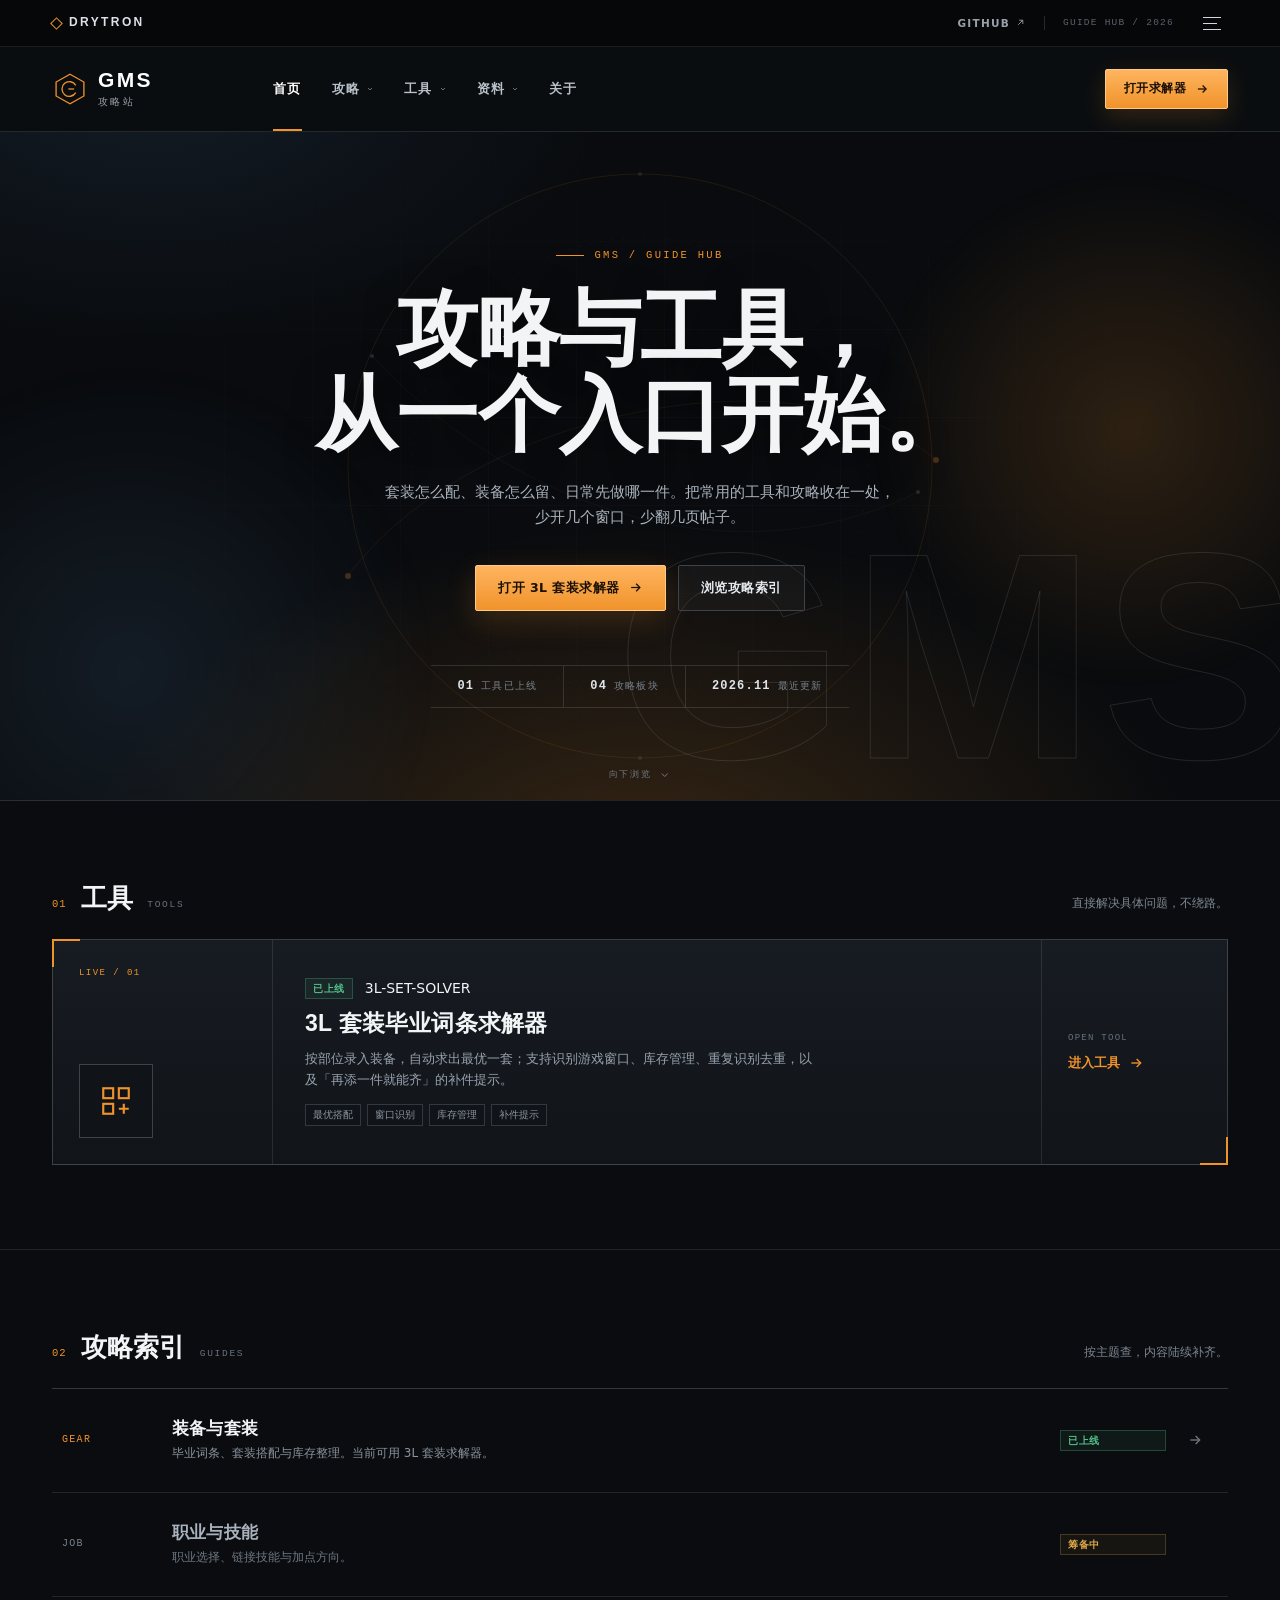
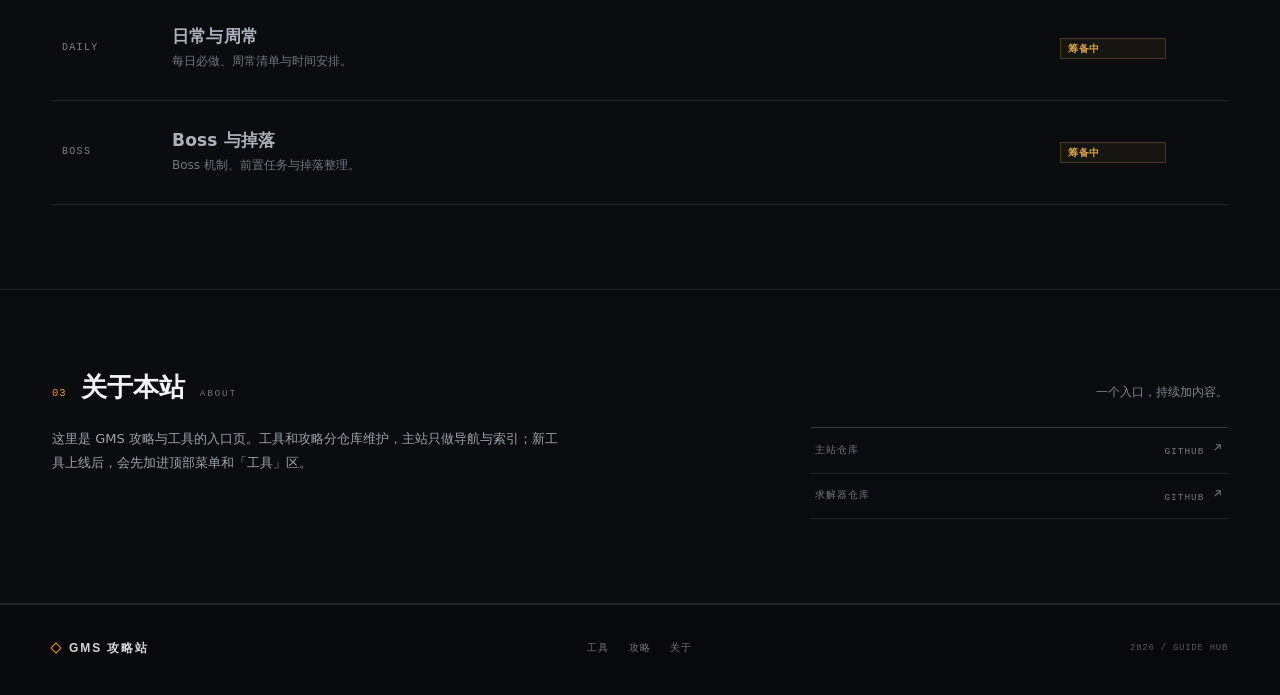
==== commit d5d18663: "主站改为游戏门户式双层导航" ====
--- a/index.html
+++ b/index.html
@@ -63,8 +63,7 @@
 .menu-button:focus-visible{outline:2px solid var(--accent);outline-offset:2px}
 
 .main-bar{
-  background:rgba(11,14,17,.94);border-bottom:1px solid #23282f;
-  backdrop-filter:blur(14px);-webkit-backdrop-filter:blur(14px);
+  background:rgba(11,14,17,.97);border-bottom:1px solid #23282f;
   transition:box-shadow .2s,background .2s;
 }
 .site-head.is-scrolled .main-bar{box-shadow:0 10px 34px rgba(0,0,0,.5);background:rgba(9,11,14,.98)}
@@ -736,6 +735,7 @@
 
   function closeGroup(group){
     group.classList.remove('is-open');
+    group.dataset.hoverOpen = '0';
     var btn = group.querySelector('.nav-trigger');
     if(btn) btn.setAttribute('aria-expanded','false');
   }
@@ -753,11 +753,18 @@
     var group = btn.closest('.nav-group');
     btn.addEventListener('click', function(e){
       e.stopPropagation();
+      if(group.classList.contains('is-open') && group.dataset.hoverOpen === '1'){
+        group.dataset.hoverOpen = '0';
+        return;
+      }
       if(group.classList.contains('is-open')) closeGroup(group);
       else openGroup(group);
     });
     group.addEventListener('mouseenter', function(){
-      if(window.matchMedia('(hover:hover)').matches) openGroup(group);
+      if(window.matchMedia('(hover:hover)').matches && !group.classList.contains('is-open')){
+        openGroup(group);
+        group.dataset.hoverOpen = '1';
+      }
     });
     group.addEventListener('mouseleave', function(){
       setTimeout(function(){
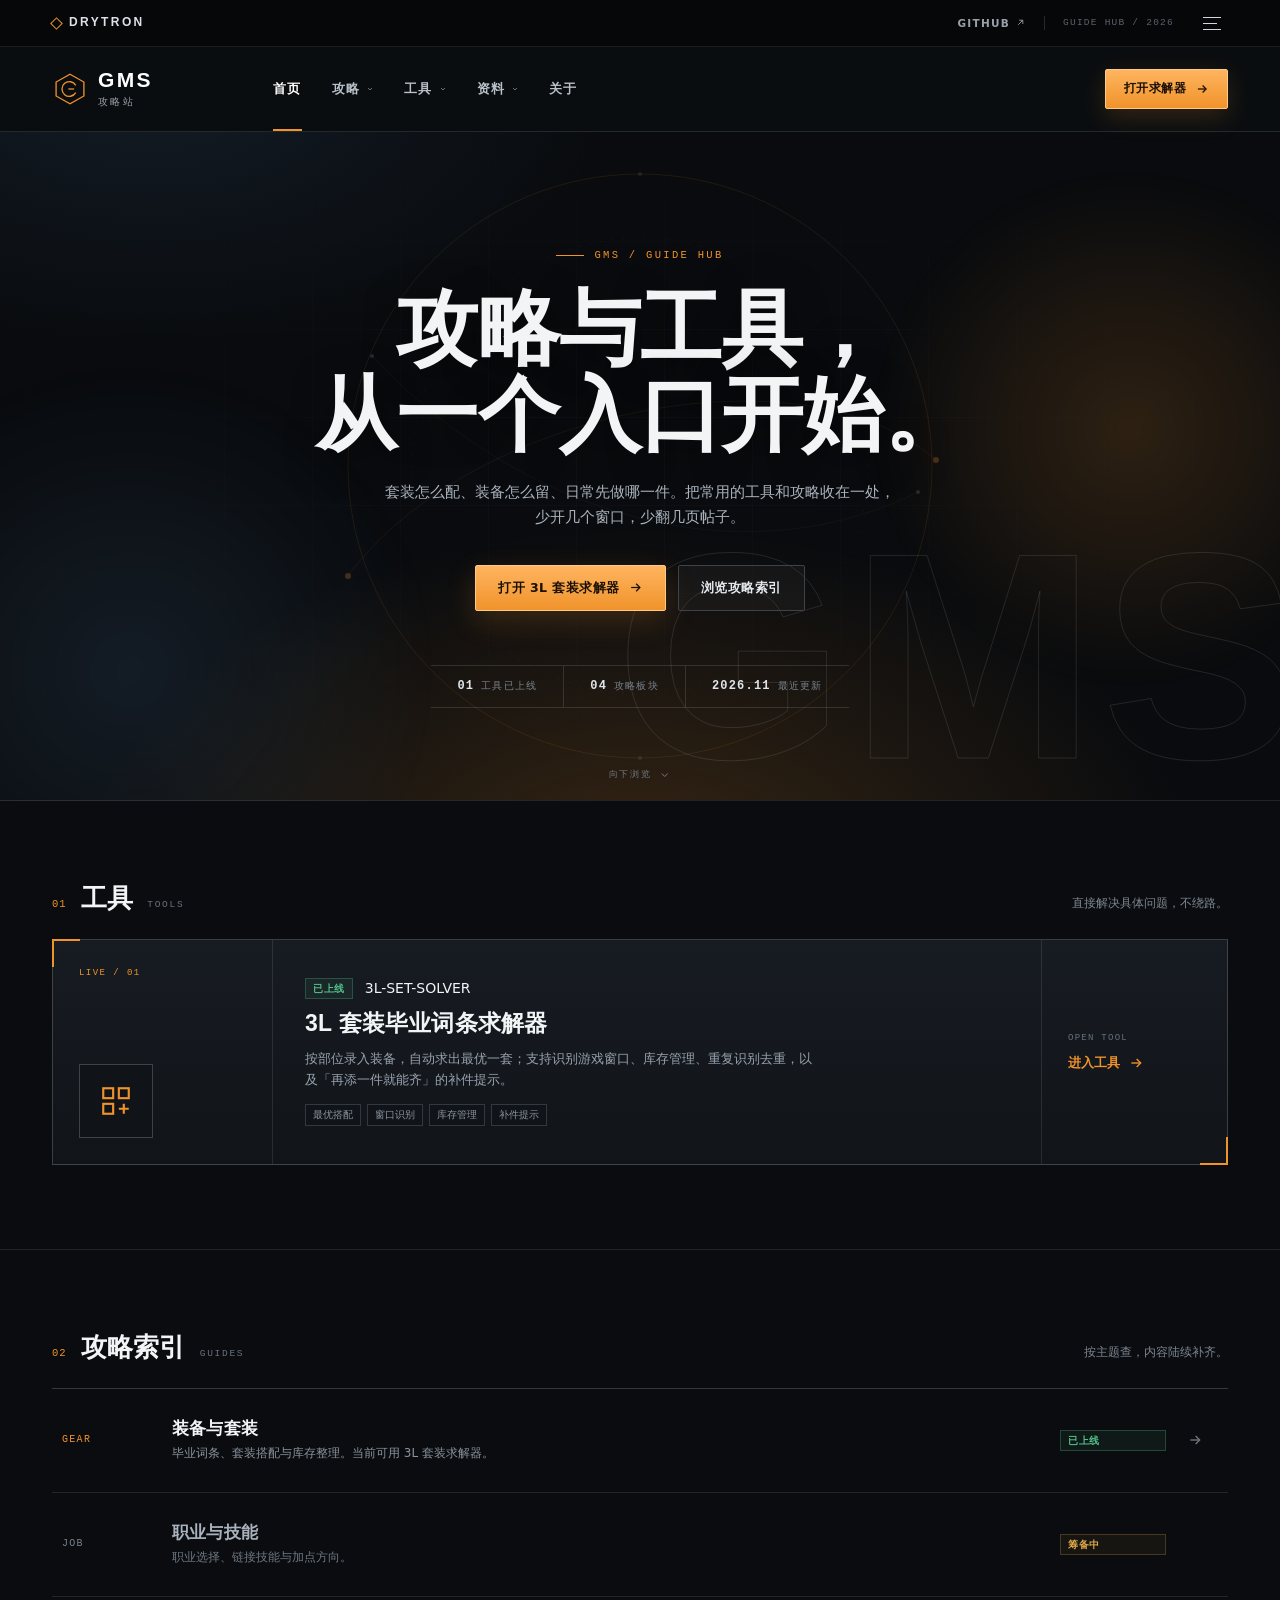
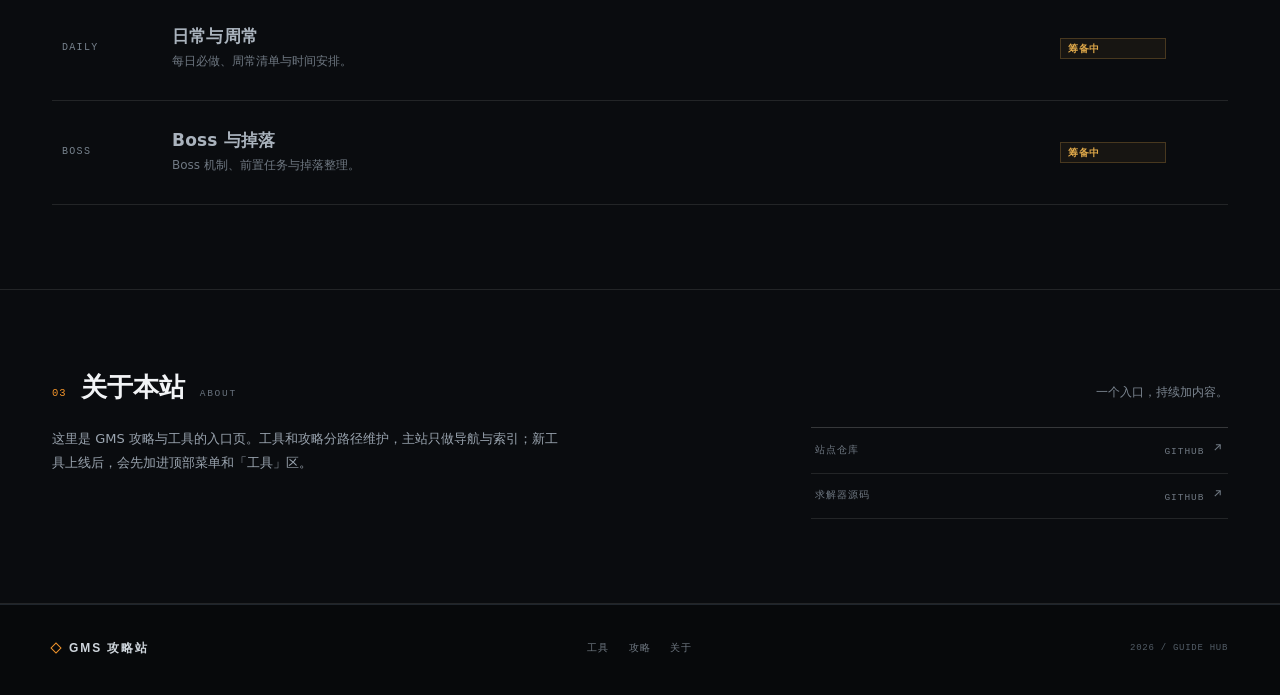
==== commit 61091b79: "根路径转到 /main" ====
--- a/index.html
+++ b/index.html
@@ -3,815 +3,18 @@
 <head>
 <meta charset="utf-8">
 <meta name="viewport" content="width=device-width, initial-scale=1">
-<title>GMS 攻略站 · 攻略与工具入口</title>
-<meta name="description" content="GMS 攻略与工具入口：套装求解、装备整理与攻略索引。">
-<link rel="icon" href="data:image/svg+xml,%3Csvg%20xmlns='http://www.w3.org/2000/svg'%20viewBox='0%200%2064%2064'%3E%3Crect%20width='64'%20height='64'%20fill='%230a0c0f'/%3E%3Cpath%20d='M32%2010%2052%2021v22L32%2054%2012%2043V21Z'%20fill='none'%20stroke='%23f0932b'%20stroke-width='3'/%3E%3Ctext%20x='32'%20y='40'%20font-size='22'%20fill='%23f2f4f6'%20font-family='sans-serif'%20text-anchor='middle'%3EG%3C/text%3E%3C/svg%3E">
+<title>GMS 攻略站</title>
+<link rel="canonical" href="https://tools.drytron.net/main/">
+<meta http-equiv="refresh" content="0; url=/main/">
 <style>
-:root{
-  --bg:#0a0c0f;
-  --bg-soft:#0f1216;
-  --panel:#14181d;
-  --panel-2:#171c22;
-  --panel-3:#1b2026;
-  --line:rgba(255,255,255,.10);
-  --line-strong:rgba(255,255,255,.18);
-  --ink:#f2f4f6;
-  --muted:#98a1ab;
-  --muted-2:#6f7882;
-  --accent:#f0932b;
-  --accent-2:#ffb45f;
-  --accent-deep:#c96416;
-  --ok:#54c08a;
-  --warn:#e0a94a;
-  --display:"Bahnschrift SemiCondensed","DIN Alternate","Microsoft YaHei","PingFang SC",sans-serif;
-  --body:"Segoe UI","Microsoft YaHei","PingFang SC","Noto Sans SC",system-ui,sans-serif;
-  --mono:ui-monospace,"Cascadia Mono",Consolas,monospace;
-}
-*{box-sizing:border-box}
-html{scroll-behavior:smooth}
-body{
-  margin:0;background:var(--bg);color:var(--ink);
-  font-family:var(--body);font-size:14px;line-height:1.6;
-  font-variant-numeric:tabular-nums;-webkit-font-smoothing:antialiased;
-}
-a{color:inherit;text-decoration:none}
-button{font-family:inherit}
-::selection{background:rgba(240,147,43,.32)}
-.shell{width:100%;max-width:1240px;margin:0 auto;padding:0 32px}
-
-/* ===== 顶部：双层导航 ===== */
-.site-head{position:sticky;top:0;z-index:60}
-.utility-bar{background:#060709;border-bottom:1px solid #1a1e23}
-.utility-inner{height:46px;display:flex;align-items:center;justify-content:space-between;gap:20px}
-.utility-brand{display:inline-flex;align-items:center;gap:8px;font-family:var(--display);font-size:12px;font-weight:700;letter-spacing:.2em;color:#dce2e8}
-.utility-brand i{width:9px;height:9px;border:1px solid var(--accent);display:block;transform:rotate(45deg)}
-.utility-right{display:flex;align-items:center;gap:18px}
-.utility-link{display:inline-flex;align-items:center;gap:5px;font-size:10.5px;font-weight:600;letter-spacing:.12em;color:var(--muted);transition:color .15s}
-.utility-link:hover{color:var(--ink)}
-.utility-link svg{width:11px;height:11px;stroke:currentColor;fill:none;stroke-width:2}
-.utility-note{font-family:var(--mono);font-size:9.5px;letter-spacing:.13em;color:#59636e;white-space:nowrap}
-.utility-sep{width:1px;height:14px;background:#242a31}
-.menu-button{
-  width:34px;height:34px;margin-left:2px;padding:8px;border:1px solid transparent;background:none;
-  display:flex;flex-direction:column;justify-content:center;gap:5px;cursor:pointer;
-  transition:border-color .15s;
-}
-.menu-button:hover{border-color:#333a43}
-.menu-button span{display:block;width:18px;height:1px;background:#cfd6dd;transition:width .15s}
-.menu-button span:nth-child(2){width:14px}
-.menu-button:hover span{width:18px}
-.menu-button:focus-visible{outline:2px solid var(--accent);outline-offset:2px}
-
-.main-bar{
-  background:rgba(11,14,17,.97);border-bottom:1px solid #23282f;
-  transition:box-shadow .2s,background .2s;
-}
-.site-head.is-scrolled .main-bar{box-shadow:0 10px 34px rgba(0,0,0,.5);background:rgba(9,11,14,.98)}
-.main-inner{height:84px;display:flex;align-items:center;gap:0}
-.logo{display:inline-flex;align-items:center;gap:10px;flex:none;min-width:172px}
-.logo-mark{width:36px;height:36px;flex:none;color:var(--accent)}
-.logo-mark path{stroke:currentColor;fill:none;stroke-width:1.6}
-.logo-text strong{display:block;font-family:var(--display);font-size:21px;line-height:1;letter-spacing:.11em;font-weight:700;color:#fff}
-.logo-text small{display:block;font-size:9.5px;letter-spacing:.24em;color:var(--muted);margin-top:4px}
-
-.nav{display:flex;align-items:stretch;height:84px;margin-left:34px;flex:1}
-.nav-item{
-  display:inline-flex;align-items:center;gap:6px;height:84px;padding:0 15px;
-  font-size:12.5px;font-weight:600;letter-spacing:.1em;color:#b9c1ca;
-  background:none;border:0;cursor:pointer;position:relative;white-space:nowrap;
-  transition:color .15s,background .15s;
-}
-.nav-item:hover{color:#fff}
-.nav-item.is-current{color:#fff}
-.nav-item.is-current::after{
-  content:"";position:absolute;left:15px;right:15px;bottom:0;height:2px;background:var(--accent);
-}
-.nav-trigger[aria-expanded="true"]{color:#fff;background:#171b20}
-.nav-trigger[aria-expanded="true"]::after{
-  content:"";position:absolute;left:0;right:0;bottom:-1px;height:1px;background:#171b20;z-index:71;
-}
-.caret{width:8px;height:8px;stroke:#8c96a1;fill:none;stroke-width:2.2;transition:transform .18s,stroke .18s}
-.nav-trigger[aria-expanded="true"] .caret{transform:rotate(180deg);stroke:var(--accent)}
-
-.nav-group{position:relative}
-.dropdown{
-  position:absolute;top:calc(100% - 1px);left:8px;width:306px;z-index:70;
-  background:#171b20;border:1px solid #333b45;border-top:2px solid var(--accent);
-  box-shadow:0 24px 50px rgba(0,0,0,.55);
-  opacity:0;visibility:hidden;transform:translateY(-7px);pointer-events:none;
-  transition:opacity .16s ease,transform .16s ease,visibility .16s;
-  padding:5px 0;
-}
-.dropdown::before{
-  content:"";position:absolute;left:0;right:0;top:-1px;height:1px;background:#171b20;
-}
-.nav-group.is-open .dropdown{opacity:1;visibility:visible;transform:translateY(0);pointer-events:auto}
-.drop-link{display:flex;align-items:flex-start;justify-content:space-between;gap:16px;padding:11px 16px;transition:background .13s}
-.drop-link:hover{background:#20262d}
-.drop-link strong{display:block;font-size:12.5px;font-weight:600;color:#eef2f5;line-height:1.4}
-.drop-link small{display:block;font-size:10px;color:#78828d;margin-top:2px;line-height:1.45}
-.drop-link .drop-go{width:13px;height:13px;stroke:#6f7a85;fill:none;stroke-width:2;margin-top:3px;flex:none}
-.drop-link:hover .drop-go{stroke:var(--accent)}
-.drop-tag{
-  flex:none;font-size:9px;font-weight:700;letter-spacing:.06em;padding:1px 5px;
-  color:var(--ok);border:1px solid rgba(84,192,138,.28);background:rgba(84,192,138,.08);
-}
-.drop-link.is-soon{cursor:default;opacity:.68}
-.drop-link.is-soon:hover{background:none}
-.drop-link.is-soon em{flex:none;font-style:normal;font-size:9px;color:var(--warn);letter-spacing:.05em;padding-top:2px}
-.drop-all{
-  display:flex;align-items:center;justify-content:space-between;gap:12px;
-  margin-top:4px;padding:12px 16px;border-top:1px solid #2a3038;
-  font-size:10.5px;font-weight:700;letter-spacing:.1em;color:var(--accent);
-}
-.drop-all:hover{background:#20262d}
-.drop-all svg{width:13px;height:13px;stroke:currentColor;fill:none;stroke-width:2}
-
-.nav-right{display:flex;align-items:center;gap:14px;margin-left:20px}
-.cta{
-  display:inline-flex;align-items:center;gap:9px;height:40px;padding:0 18px;
-  background:linear-gradient(180deg,var(--accent-2),var(--accent));color:#1a1005;
-  border:1px solid #ffc98d;border-radius:2px;
-  font-size:12px;font-weight:800;letter-spacing:.04em;white-space:nowrap;
-  box-shadow:0 8px 24px rgba(240,147,43,.18);
-  transition:filter .15s,transform .15s;
-}
-.cta:hover{filter:brightness(1.08);transform:translateY(-1px)}
-.cta svg{width:14px;height:14px;stroke:#1a1005;fill:none;stroke-width:2.2}
-
-/* ===== 全部菜单抽屉 ===== */
-.drawer{position:fixed;inset:0;z-index:100}
-.drawer[hidden]{display:none}
-.drawer-backdrop{position:absolute;inset:0;background:rgba(0,0,0,.62);opacity:0;transition:opacity .22s}
-.drawer-panel{
-  position:absolute;top:0;right:0;bottom:0;width:min(440px,100%);
-  background:#0d1014;border-left:1px solid #2c333c;padding:0 30px 30px;
-  transform:translateX(100%);transition:transform .24s cubic-bezier(.2,.7,.2,1);
-  overflow:auto;display:flex;flex-direction:column;
-}
-.drawer.is-open .drawer-backdrop{opacity:1}
-.drawer.is-open .drawer-panel{transform:translateX(0)}
-.drawer-head{display:flex;align-items:center;justify-content:space-between;height:76px;border-bottom:1px solid #242a32;position:sticky;top:0;background:#0d1014;z-index:2}
-.drawer-title{font-family:var(--display);font-size:18px;font-weight:700;letter-spacing:.12em}
-.drawer-close{width:34px;height:34px;border:1px solid #323a43;background:none;color:#cfd6dd;cursor:pointer;display:grid;place-items:center}
-.drawer-close:hover{border-color:var(--accent);color:var(--accent)}
-.drawer-close svg{width:15px;height:15px;stroke:currentColor;fill:none;stroke-width:2}
-.drawer-nav{padding:22px 0 28px;display:flex;flex-direction:column;gap:4px}
-.drawer-nav > a{display:flex;justify-content:space-between;align-items:baseline;padding:12px 0;font-size:18px;font-weight:700;color:#eef2f5;border-bottom:1px solid #20262d}
-.drawer-nav > a span{font-family:var(--mono);font-size:9px;letter-spacing:.12em;color:#6c7782}
-.drawer-group{padding:18px 0 8px;border-bottom:1px solid #20262d}
-.drawer-group p{margin:0 0 8px;font-family:var(--mono);font-size:9.5px;letter-spacing:.16em;color:var(--accent)}
-.drawer-group p span{color:#6c7782;margin-left:6px}
-.drawer-group a,.drawer-group .is-soon{display:flex;justify-content:space-between;gap:12px;padding:6px 0;font-size:12.5px;color:#b9c1ca}
-.drawer-group a:hover{color:#fff}
-.drawer-group .is-soon{color:#6f7882}
-.drawer-group em{font-style:normal;font-size:9px;color:var(--warn)}
-.drawer-cta{margin-top:auto;display:flex;align-items:center;justify-content:space-between;gap:12px;height:48px;padding:0 16px;background:linear-gradient(180deg,var(--accent-2),var(--accent));color:#1a1005;font-size:13px;font-weight:800}
-.drawer-cta svg{width:16px;height:16px;stroke:#1a1005;fill:none;stroke-width:2.2}
-body.drawer-open{overflow:hidden}
-
-/* ===== 首屏 ===== */
-.hero{
-  position:relative;min-height:660px;padding:108px 0 92px;
-  display:flex;align-items:center;justify-content:center;text-align:center;
-  overflow:hidden;border-bottom:1px solid var(--line);
-  background:
-    radial-gradient(820px 520px at 50% 112%,rgba(240,147,43,.20),transparent 68%),
-    radial-gradient(720px 420px at 12% -8%,rgba(74,116,158,.16),transparent 64%),
-    #090b0e;
-}
-.hero-art{position:absolute;inset:0;pointer-events:none}
-.hero-grid{
-  position:absolute;inset:-10%;
-  background-image:linear-gradient(rgba(255,255,255,.045) 1px,transparent 1px),linear-gradient(90deg,rgba(255,255,255,.045) 1px,transparent 1px);
-  background-size:88px 88px;
-  mask-image:radial-gradient(ellipse 58% 58% at 50% 46%,#000 10%,transparent 78%);
-  -webkit-mask-image:radial-gradient(ellipse 58% 58% at 50% 46%,#000 10%,transparent 78%);
-  opacity:.5;
-}
-.hero-glow{position:absolute;border-radius:50%;filter:blur(2px)}
-.hero-glow-a{width:540px;height:540px;right:-120px;top:4%;background:radial-gradient(circle,rgba(240,147,43,.16),transparent 68%)}
-.hero-glow-b{width:620px;height:620px;left:-180px;bottom:-180px;background:radial-gradient(circle,rgba(94,148,196,.13),transparent 70%)}
-.hero-orbit{position:absolute;left:50%;top:50%;width:820px;height:820px;transform:translate(-50%,-50%);opacity:.48;animation:orbit 90s linear infinite}
-@keyframes orbit{to{transform:translate(-50%,-50%) rotate(360deg)}}
-.hero-word{
-  position:absolute;right:-24px;bottom:4%;font-family:var(--display);
-  font-size:clamp(150px,23vw,310px);line-height:.8;font-weight:800;letter-spacing:.02em;
-  color:transparent;-webkit-text-stroke:1px rgba(255,255,255,.10);
-  user-select:none;
-}
-.hero-inner{position:relative;z-index:2;max-width:940px;padding:0 24px}
-.hero-kicker{
-  display:inline-flex;align-items:center;gap:10px;margin:0 0 22px;
-  font-family:var(--mono);font-size:10.5px;letter-spacing:.22em;color:var(--accent);
-}
-.hero-kicker::before{content:"";width:28px;height:1px;background:var(--accent)}
-.hero h1{
-  margin:0;font-family:var(--display);font-weight:700;
-  font-size:clamp(44px,6.6vw,82px);line-height:1.05;letter-spacing:-.01em;
-  text-wrap:balance;text-shadow:0 8px 40px rgba(0,0,0,.45);
-}
-.hero-lede{margin:22px auto 0;max-width:56ch;color:#aab3bd;font-size:14.5px;line-height:1.75}
-.hero-actions{display:flex;justify-content:center;gap:12px;flex-wrap:wrap;margin-top:34px}
-.hero-meta{
-  display:flex;justify-content:center;margin-top:54px;border-top:1px solid rgba(255,255,255,.12);
-  border-bottom:1px solid rgba(255,255,255,.12);width:fit-content;margin-left:auto;margin-right:auto;
-}
-.hero-meta span{padding:11px 26px;font-size:10px;letter-spacing:.12em;color:#78828d}
-.hero-meta span + span{border-left:1px solid rgba(255,255,255,.12)}
-.hero-meta b{font-family:var(--mono);font-size:12px;font-weight:700;color:#dfe5ea;margin-right:7px}
-.scroll-cue{
-  position:absolute;left:50%;bottom:18px;transform:translateX(-50%);z-index:3;
-  display:inline-flex;align-items:center;gap:8px;font-family:var(--mono);
-  font-size:9px;letter-spacing:.18em;color:#6f7a85;transition:color .15s;
-}
-.scroll-cue:hover{color:var(--accent)}
-.scroll-cue svg{width:12px;height:12px;stroke:currentColor;fill:none;stroke-width:2;animation:cue 2.4s ease-in-out infinite}
-@keyframes cue{0%,100%{transform:translateY(-2px);opacity:.55}50%{transform:translateY(3px);opacity:1}}
-
-/* ===== 按钮 ===== */
-.btn{
-  display:inline-flex;align-items:center;justify-content:center;gap:8px;height:46px;padding:0 22px;
-  font-size:12.5px;font-weight:700;letter-spacing:.04em;border-radius:2px;
-  transition:filter .15s,transform .15s,border-color .15s,background .15s;
-}
-.btn svg{width:15px;height:15px;stroke:currentColor;fill:none;stroke-width:2}
-.btn-primary{background:linear-gradient(180deg,var(--accent-2),var(--accent));color:#1a1005;border:1px solid #ffc98d;box-shadow:0 10px 30px rgba(240,147,43,.18)}
-.btn-primary:hover{filter:brightness(1.08);transform:translateY(-1px)}
-.btn-ghost{border:1px solid #3b444e;background:rgba(255,255,255,.03);color:#e6ebf0}
-.btn-ghost:hover{border-color:var(--accent);color:var(--accent);background:rgba(240,147,43,.06)}
-
-/* ===== 区块 ===== */
-.section{padding:84px 0;border-bottom:1px solid var(--line)}
-.sec-head{display:flex;align-items:flex-end;justify-content:space-between;gap:28px;margin-bottom:26px}
-.sec-title{display:flex;align-items:baseline;gap:14px;flex-wrap:wrap}
-.sec-num{font-family:var(--mono);font-size:10.5px;color:var(--accent);letter-spacing:.1em}
-.sec-title h2{margin:0;font-family:var(--display);font-size:26px;line-height:1;font-weight:700;letter-spacing:.01em}
-.sec-en{font-family:var(--mono);font-size:9.5px;letter-spacing:.18em;color:#68727d}
-.sec-head p{margin:0;color:#7d8792;font-size:11.5px;text-align:right}
-
-/* ===== 工具卡 ===== */
-.tool-card{
-  display:grid;grid-template-columns:220px minmax(0,1fr) 186px;
-  min-height:226px;background:linear-gradient(180deg,var(--panel-2),#111419);
-  border:1px solid var(--line-strong);position:relative;
-  transition:border-color .18s,transform .18s,background .18s;
-}
-.tool-card::before,.tool-card::after{content:"";position:absolute;width:26px;height:26px;pointer-events:none}
-.tool-card::before{left:-1px;top:-1px;border-left:2px solid var(--accent);border-top:2px solid var(--accent)}
-.tool-card::after{right:-1px;bottom:-1px;border-right:2px solid var(--accent);border-bottom:2px solid var(--accent)}
-.tool-card:hover{border-color:rgba(240,147,43,.55);transform:translateY(-2px);background:linear-gradient(180deg,#1a1f26,#12161b)}
-.tool-visual{
-  padding:26px;border-right:1px solid var(--line);
-  display:flex;flex-direction:column;justify-content:space-between;
-}
-.tool-kicker{font-family:var(--mono);font-size:9px;letter-spacing:.16em;color:var(--accent)}
-.tool-icon{width:74px;height:74px;border:1px solid #3a424b;display:grid;place-items:center;color:var(--accent);background:#101318}
-.tool-icon svg{width:34px;height:34px;stroke:currentColor;fill:none;stroke-width:1.5}
-.tool-body{padding:26px 32px;display:flex;flex-direction:column;justify-content:center}
-.tool-tags{display:flex;align-items:center;gap:12px;margin-bottom:9px}
-.tag{display:inline-block;font-size:9.5px;font-weight:700;letter-spacing:.06em;padding:2px 7px;border:1px solid #3c444e;color:#9aa4af}
-.tag-live{color:var(--ok);border-color:rgba(84,192,138,.28);background:rgba(84,192,138,.07)}
-.tag-soon{color:var(--warn);border-color:rgba(224,169,74,.24);background:rgba(224,169,74,.06)}
-.tool-body h3{margin:0;font-family:var(--display);font-size:23px;line-height:1.3;font-weight:700;letter-spacing:.01em}
-.tool-body p{margin:9px 0 0;color:#98a3ae;font-size:12.5px;max-width:64ch;line-height:1.7}
-.tool-chips{display:flex;gap:6px;flex-wrap:wrap;margin-top:14px}
-.tool-chips span{font-size:10px;color:#8b95a0;border:1px solid #303841;padding:2px 7px;background:#101318}
-.tool-cta{
-  border-left:1px solid var(--line);display:flex;flex-direction:column;align-items:flex-start;justify-content:center;
-  padding:26px;gap:8px;
-}
-.tool-cta small{font-family:var(--mono);font-size:9px;letter-spacing:.14em;color:#66717c}
-.tool-cta span{display:inline-flex;align-items:center;gap:8px;font-size:12.5px;font-weight:700;color:var(--accent)}
-.tool-cta span svg{width:16px;height:16px;stroke:currentColor;fill:none;stroke-width:2;transition:transform .16s}
-.tool-card:hover .tool-cta span svg{transform:translateX(4px)}
-
-/* ===== 攻略列表 ===== */
-.guide-list{border-top:1px solid var(--line-strong)}
-.guide-row{
-  display:grid;grid-template-columns:92px minmax(0,1fr) 106px 34px;align-items:center;gap:18px;
-  min-height:104px;padding:18px 10px;border-bottom:1px solid var(--line);
-  transition:background .15s;
-}
-.guide-row.is-link:hover{background:linear-gradient(90deg,rgba(240,147,43,.07),rgba(240,147,43,.01) 56%,transparent)}
-.guide-code{font-family:var(--mono);font-size:10px;letter-spacing:.13em;color:#77828d}
-.guide-row.is-link .guide-code{color:var(--accent)}
-.guide-row h3{margin:0;font-size:17px;line-height:1.4;font-weight:700;letter-spacing:.01em}
-.guide-row p{margin:4px 0 0;color:#8a949f;font-size:12px;max-width:62ch}
-.guide-row.is-soon h3{color:#aab3bd}
-.guide-row.is-soon p{color:#6f7882}
-.guide-arrow{width:22px;height:22px;display:grid;place-items:center;color:#6f7882}
-.guide-arrow svg{width:16px;height:16px;stroke:currentColor;fill:none;stroke-width:2;transition:transform .15s,color .15s}
-.guide-row.is-link:hover .guide-arrow{color:var(--accent)}
-.guide-row.is-link:hover .guide-arrow svg{transform:translateX(3px)}
-
-/* ===== 关于 ===== */
-.about-grid{display:grid;grid-template-columns:minmax(0,1.25fr) minmax(280px,.75fr);gap:64px;align-items:start}
-.about-copy p{margin:0;color:#9aa4af;font-size:13px;line-height:1.8;max-width:62ch}
-.about-links{display:flex;flex-direction:column;border-top:1px solid var(--line-strong)}
-.about-links a{display:flex;align-items:center;justify-content:space-between;gap:16px;padding:13px 4px;border-bottom:1px solid var(--line);font-size:12.5px;color:#d6dde4;transition:color .15s,background .15s}
-.about-links a:hover{color:var(--accent)}
-.about-links span{font-family:var(--mono);font-size:9.5px;letter-spacing:.1em;color:#6f7882}
-.about-links svg{width:13px;height:13px;stroke:currentColor;fill:none;stroke-width:2}
-
-/* ===== 页脚 ===== */
-.foot{padding:34px 0 42px;background:#07090b;border-top:1px solid #1f252c}
-.foot-inner{display:flex;align-items:center;justify-content:space-between;gap:24px;flex-wrap:wrap}
-.foot-brand{display:flex;align-items:center;gap:9px;font-family:var(--display);font-size:12px;font-weight:700;letter-spacing:.16em;color:#cfd6dd}
-.foot-brand i{width:8px;height:8px;border:1px solid var(--accent);transform:rotate(45deg)}
-.foot-links{display:flex;align-items:center;gap:20px;font-size:10px;letter-spacing:.08em;color:#6f7882}
-.foot-links a:hover{color:var(--accent)}
-.foot-copy{font-family:var(--mono);font-size:9px;letter-spacing:.08em;color:#525c66}
-
-@media (max-width:1080px){
-  .nav{margin-left:16px}
-  .nav-item{padding:0 11px}
-  .utility-note{display:none}
-  .logo{min-width:158px}
-  .tool-card{grid-template-columns:190px minmax(0,1fr) 164px}
-}
-@media (max-width:920px){
-  .shell{padding:0 22px}
-  .nav{display:none}
-  .nav-right{margin-left:auto}
-  .hero{min-height:600px;padding:88px 0 82px}
-  .hero-orbit{width:640px;height:640px}
-  .tool-card{grid-template-columns:minmax(0,1fr);min-height:0}
-  .tool-visual{border-right:0;border-bottom:1px solid var(--line);flex-direction:row;align-items:center}
-  .tool-body{padding:24px}
-  .tool-cta{border-left:0;border-top:1px solid var(--line);flex-direction:row;align-items:center;justify-content:space-between}
-  .about-grid{grid-template-columns:1fr;gap:30px}
-}
-@media (max-width:680px){
-  .shell{padding:0 18px}
-  .utility-note,.utility-link,.utility-sep{display:none}
-  .utility-inner{height:42px}
-  .utility-right{gap:8px}
-  .menu-button{width:36px;height:36px;padding:9px;margin-left:0;flex:none}
-  .menu-button span{width:20px}
-  .menu-button span:nth-child(2){width:20px}
-  .main-inner{height:70px}
-  .logo-mark{width:31px;height:31px}
-  .logo-text strong{font-size:18px}
-  .logo-text small{font-size:8.5px;letter-spacing:.2em}
-  .nav-right .cta{display:none}
-  .hero{min-height:570px;padding:76px 0 72px}
-  .hero h1{font-size:clamp(36px,10vw,50px)}
-  .hero-lede{font-size:13px;margin-top:18px}
-  .hero-actions{margin-top:26px}
-  .hero-actions .btn{height:43px;padding:0 16px;font-size:11.5px}
-  .hero-meta{margin-top:40px;flex-wrap:wrap;width:100%;border-left:0;border-right:0}
-  .hero-meta span{flex:1;min-width:110px;padding:9px 8px;font-size:9px}
-  .hero-meta span + span{border-left:1px solid rgba(255,255,255,.12)}
-  .hero-word{font-size:150px;right:-12px;bottom:8%}
-  .sec-head{flex-direction:column;align-items:flex-start;gap:8px}
-  .sec-head p{text-align:left}
-  .section{padding:58px 0}
-  .tool-body h3{font-size:20px}
-  .guide-row{grid-template-columns:64px minmax(0,1fr) auto;gap:12px;min-height:96px}
-  .guide-row .guide-arrow{display:none}
-  .guide-row .tag{font-size:9px}
-  .about-grid{gap:26px}
-  .foot-inner{align-items:flex-start;flex-direction:column;gap:16px}
-  .foot-links{gap:14px;flex-wrap:wrap}
-}
-@media (prefers-reduced-motion:reduce){
-  html{scroll-behavior:auto}
-  .hero-orbit{animation:none}
-  .scroll-cue svg{animation:none}
-  *{transition:none !important}
-}
+  html,body{height:100%;margin:0;background:#0a0c0f;color:#f2f4f6;font-family:"Microsoft YaHei",Arial,sans-serif}
+  .wrap{height:100%;display:grid;place-items:center;text-align:center}
+  .wrap p{font-size:13px;letter-spacing:.08em;color:#98a1ab}
+  .wrap a{color:#f0932b;text-decoration:none}
 </style>
 </head>
 <body>
-
-<header class="site-head" id="siteHead">
-  <div class="utility-bar">
-    <div class="shell utility-inner">
-      <a class="utility-brand" href="./" aria-label="Drytron 首页"><i aria-hidden="true"></i>DRYTRON</a>
-      <div class="utility-right">
-        <a class="utility-link" href="https://github.com/YourKlc/gmsinone" target="_blank" rel="noopener">
-          GITHUB
-          <svg viewBox="0 0 24 24" aria-hidden="true"><path d="M7 17L17 7"/><path d="M9 7h8v8"/></svg>
-        </a>
-        <span class="utility-sep" aria-hidden="true"></span>
-        <span class="utility-note">GUIDE HUB / 2026</span>
-        <button class="menu-button" id="menuBtn" aria-label="打开全部菜单" aria-expanded="false" aria-controls="drawer">
-          <span></span><span></span><span></span>
-        </button>
-      </div>
-    </div>
-  </div>
-
-  <div class="main-bar">
-    <div class="shell main-inner">
-      <a class="logo" href="./" aria-label="GMS 攻略站首页">
-        <svg class="logo-mark" viewBox="0 0 44 44" aria-hidden="true">
-          <path d="M22 4 39 13.5v17L22 40 5 30.5v-17Z"/>
-          <path d="M29 17.5a9 9 0 1 0 0 9"/>
-          <path d="M27 22h-7"/>
-        </svg>
-        <span class="logo-text"><strong>GMS</strong><small>攻略站</small></span>
-      </a>
-
-      <nav class="nav" aria-label="主导航">
-        <a class="nav-item is-current" href="#top">首页</a>
-
-        <div class="nav-group" data-drop="guides">
-          <button class="nav-item nav-trigger" aria-expanded="false" aria-controls="dropGuides">
-            攻略
-            <svg class="caret" viewBox="0 0 24 24" aria-hidden="true"><path d="M6 9l6 6 6-6"/></svg>
-          </button>
-          <div class="dropdown" id="dropGuides">
-            <a class="drop-link" href="https://tools.drytron.net/">
-              <span><strong>装备与套装</strong><small>毕业词条、套装搭配与库存整理</small></span>
-              <span class="drop-tag">已上线</span>
-            </a>
-            <span class="drop-link is-soon">
-              <span><strong>职业与技能</strong><small>职业选择、链接技能与加点方向</small></span>
-              <em>筹备中</em>
-            </span>
-            <span class="drop-link is-soon">
-              <span><strong>日常与周常</strong><small>每日必做、周常清单与时间安排</small></span>
-              <em>筹备中</em>
-            </span>
-            <span class="drop-link is-soon">
-              <span><strong>Boss 与掉落</strong><small>Boss 机制、前置任务与掉落整理</small></span>
-              <em>筹备中</em>
-            </span>
-            <a class="drop-all" href="#guides">
-              <span>查看攻略索引</span>
-              <svg viewBox="0 0 24 24" aria-hidden="true"><path d="M5 12h14"/><path d="M13 6l6 6-6 6"/></svg>
-            </a>
-          </div>
-        </div>
-
-        <div class="nav-group" data-drop="tools">
-          <button class="nav-item nav-trigger" aria-expanded="false" aria-controls="dropTools">
-            工具
-            <svg class="caret" viewBox="0 0 24 24" aria-hidden="true"><path d="M6 9l6 6 6-6"/></svg>
-          </button>
-          <div class="dropdown" id="dropTools">
-            <a class="drop-link" href="https://tools.drytron.net/">
-              <span><strong>3L 套装求解器</strong><small>最优搭配、窗口识别与补件提示</small></span>
-              <span class="drop-tag">已上线</span>
-            </a>
-            <a class="drop-link" href="https://tools.drytron.net/">
-              <span><strong>库存整理</strong><small>录入、去重、导出与导入</small></span>
-              <svg class="drop-go" viewBox="0 0 24 24" aria-hidden="true"><path d="M5 12h14"/><path d="M13 6l6 6-6 6"/></svg>
-            </a>
-            <span class="drop-link is-soon">
-              <span><strong>更多工具</strong><small>新工具上线后会先加进这里</small></span>
-              <em>筹备中</em>
-            </span>
-            <a class="drop-all" href="#tools">
-              <span>查看工具区</span>
-              <svg viewBox="0 0 24 24" aria-hidden="true"><path d="M5 12h14"/><path d="M13 6l6 6-6 6"/></svg>
-            </a>
-          </div>
-        </div>
-
-        <div class="nav-group" data-drop="data">
-          <button class="nav-item nav-trigger" aria-expanded="false" aria-controls="dropData">
-            资料
-            <svg class="caret" viewBox="0 0 24 24" aria-hidden="true"><path d="M6 9l6 6 6-6"/></svg>
-          </button>
-          <div class="dropdown" id="dropData">
-            <a class="drop-link" href="#guides">
-              <span><strong>攻略索引</strong><small>按装备、职业、日常与 Boss 分类</small></span>
-            </a>
-            <a class="drop-link" href="#about">
-              <span><strong>站点说明</strong><small>这个站点收录什么、怎么更新</small></span>
-            </a>
-            <a class="drop-link" href="https://github.com/YourKlc/gmsinone" target="_blank" rel="noopener">
-              <span><strong>主站仓库</strong><small>gmsinone · GitHub</small></span>
-              <svg class="drop-go" viewBox="0 0 24 24" aria-hidden="true"><path d="M7 17L17 7"/><path d="M9 7h8v8"/></svg>
-            </a>
-            <a class="drop-link" href="https://github.com/YourKlc/3l-set-solver" target="_blank" rel="noopener">
-              <span><strong>求解器仓库</strong><small>3l-set-solver · GitHub</small></span>
-              <svg class="drop-go" viewBox="0 0 24 24" aria-hidden="true"><path d="M7 17L17 7"/><path d="M9 7h8v8"/></svg>
-            </a>
-          </div>
-        </div>
-
-        <a class="nav-item" href="#about">关于</a>
-      </nav>
-
-      <div class="nav-right">
-        <a class="cta" href="https://tools.drytron.net/">
-          打开求解器
-          <svg viewBox="0 0 24 24" aria-hidden="true"><path d="M5 12h14"/><path d="M13 6l6 6-6 6"/></svg>
-        </a>
-      </div>
-    </div>
-  </div>
-</header>
-
-<div class="drawer" id="drawer" hidden>
-  <div class="drawer-backdrop" data-close></div>
-  <aside class="drawer-panel" role="dialog" aria-modal="true" aria-label="全部菜单">
-    <div class="drawer-head">
-      <span class="drawer-title">全部菜单</span>
-      <button class="drawer-close" id="drawerClose" aria-label="关闭菜单">
-        <svg viewBox="0 0 24 24" aria-hidden="true"><path d="M6 6l12 12"/><path d="M18 6l-12 12"/></svg>
-      </button>
-    </div>
-
-    <nav class="drawer-nav">
-      <a href="#top">首页 <span>HOME</span></a>
-
-      <div class="drawer-group">
-        <p>攻略 <span>GUIDES</span></p>
-        <a href="#guides">攻略索引 <span>ALL</span></a>
-        <a href="https://tools.drytron.net/">装备与套装 <span>LIVE</span></a>
-        <span class="is-soon">职业与技能 <em>筹备中</em></span>
-        <span class="is-soon">日常与周常 <em>筹备中</em></span>
-        <span class="is-soon">Boss 与掉落 <em>筹备中</em></span>
-      </div>
-
-      <div class="drawer-group">
-        <p>工具 <span>TOOLS</span></p>
-        <a href="https://tools.drytron.net/">3L 套装求解器 <span>LIVE</span></a>
-        <a href="#tools">工具区 <span>01</span></a>
-        <span class="is-soon">更多工具 <em>筹备中</em></span>
-      </div>
-
-      <div class="drawer-group">
-        <p>资料 <span>DATA</span></p>
-        <a href="#about">站点说明 <span>ABOUT</span></a>
-        <a href="https://github.com/YourKlc/gmsinone" target="_blank" rel="noopener">主站仓库 <span>GITHUB</span></a>
-        <a href="https://github.com/YourKlc/3l-set-solver" target="_blank" rel="noopener">求解器仓库 <span>GITHUB</span></a>
-      </div>
-    </nav>
-
-    <a class="drawer-cta" href="https://tools.drytron.net/">
-      打开 3L 套装求解器
-      <svg viewBox="0 0 24 24" aria-hidden="true"><path d="M5 12h14"/><path d="M13 6l6 6-6 6"/></svg>
-    </a>
-  </aside>
-</div>
-
-<main>
-  <section class="hero" id="top">
-    <div class="hero-art" aria-hidden="true">
-      <div class="hero-grid"></div>
-      <span class="hero-glow hero-glow-a"></span>
-      <span class="hero-glow hero-glow-b"></span>
-      <svg class="hero-orbit" viewBox="0 0 820 820">
-        <circle cx="410" cy="410" r="292" fill="none" stroke="rgba(240,147,43,.22)" stroke-width="1"/>
-        <circle cx="410" cy="410" r="228" fill="none" stroke="rgba(255,255,255,.07)" stroke-width="1" stroke-dasharray="2 9"/>
-        <path d="M118 520C238 356 572 286 706 404" fill="none" stroke="rgba(240,147,43,.18)" stroke-width="1"/>
-        <path d="M142 300C300 468 520 520 688 436" fill="none" stroke="rgba(255,255,255,.07)" stroke-width="1"/>
-        <circle cx="118" cy="520" r="3" fill="rgba(240,147,43,.5)"/>
-        <circle cx="706" cy="404" r="3" fill="rgba(240,147,43,.5)"/>
-        <circle cx="142" cy="300" r="2" fill="rgba(255,255,255,.25)"/>
-        <circle cx="688" cy="436" r="2" fill="rgba(255,255,255,.25)"/>
-        <circle cx="410" cy="118" r="2" fill="rgba(255,255,255,.18)"/>
-        <circle cx="410" cy="702" r="2" fill="rgba(255,255,255,.18)"/>
-      </svg>
-      <span class="hero-word">GMS</span>
-    </div>
-
-    <div class="hero-inner">
-      <p class="hero-kicker">GMS / GUIDE HUB</p>
-      <h1>攻略与工具，<br>从一个入口开始。</h1>
-      <p class="hero-lede">套装怎么配、装备怎么留、日常先做哪一件。把常用的工具和攻略收在一处，少开几个窗口，少翻几页帖子。</p>
-      <div class="hero-actions">
-        <a class="btn btn-primary" href="https://tools.drytron.net/">
-          打开 3L 套装求解器
-          <svg viewBox="0 0 24 24" aria-hidden="true"><path d="M5 12h14"/><path d="M13 6l6 6-6 6"/></svg>
-        </a>
-        <a class="btn btn-ghost" href="#guides">浏览攻略索引</a>
-      </div>
-      <div class="hero-meta">
-        <span><b>01</b>工具已上线</span>
-        <span><b>04</b>攻略板块</span>
-        <span><b>2026.11</b>最近更新</span>
-      </div>
-    </div>
-
-    <a class="scroll-cue" href="#tools" aria-label="向下浏览">
-      向下浏览
-      <svg viewBox="0 0 24 24" aria-hidden="true"><path d="M6 9l6 6 6-6"/></svg>
-    </a>
-  </section>
-
-  <section class="section" id="tools">
-    <div class="shell">
-      <div class="sec-head">
-        <div class="sec-title">
-          <span class="sec-num">01</span>
-          <h2>工具</h2>
-          <span class="sec-en">TOOLS</span>
-        </div>
-        <p>直接解决具体问题，不绕路。</p>
-      </div>
-
-      <a class="tool-card" href="https://tools.drytron.net/">
-        <div class="tool-visual">
-          <span class="tool-kicker">LIVE / 01</span>
-          <span class="tool-icon" aria-hidden="true">
-            <svg viewBox="0 0 24 24"><rect x="3" y="3" width="7" height="7"/><rect x="14" y="3" width="7" height="7"/><rect x="3" y="14" width="7" height="7"/><path d="M14 17.5h7M17.5 14v7"/></svg>
-          </span>
-        </div>
-        <div class="tool-body">
-          <div class="tool-tags"><span class="tag tag-live">已上线</span><span class="mono">3L-SET-SOLVER</span></div>
-          <h3>3L 套装毕业词条求解器</h3>
-          <p>按部位录入装备，自动求出最优一套；支持识别游戏窗口、库存管理、重复识别去重，以及「再添一件就能齐」的补件提示。</p>
-          <div class="tool-chips"><span>最优搭配</span><span>窗口识别</span><span>库存管理</span><span>补件提示</span></div>
-        </div>
-        <div class="tool-cta">
-          <small>OPEN TOOL</small>
-          <span>进入工具
-            <svg viewBox="0 0 24 24" aria-hidden="true"><path d="M5 12h14"/><path d="M13 6l6 6-6 6"/></svg>
-          </span>
-        </div>
-      </a>
-    </div>
-  </section>
-
-  <section class="section" id="guides">
-    <div class="shell">
-      <div class="sec-head">
-        <div class="sec-title">
-          <span class="sec-num">02</span>
-          <h2>攻略索引</h2>
-          <span class="sec-en">GUIDES</span>
-        </div>
-        <p>按主题查，内容陆续补齐。</p>
-      </div>
-
-      <div class="guide-list">
-        <a class="guide-row is-link" href="https://tools.drytron.net/">
-          <span class="guide-code">GEAR</span>
-          <span>
-            <h3>装备与套装</h3>
-            <p>毕业词条、套装搭配与库存整理。当前可用 3L 套装求解器。</p>
-          </span>
-          <span class="tag tag-live">已上线</span>
-          <span class="guide-arrow" aria-hidden="true">
-            <svg viewBox="0 0 24 24"><path d="M5 12h14"/><path d="M13 6l6 6-6 6"/></svg>
-          </span>
-        </a>
-
-        <div class="guide-row is-soon">
-          <span class="guide-code">JOB</span>
-          <span>
-            <h3>职业与技能</h3>
-            <p>职业选择、链接技能与加点方向。</p>
-          </span>
-          <span class="tag tag-soon">筹备中</span>
-          <span class="guide-arrow" aria-hidden="true"></span>
-        </div>
-
-        <div class="guide-row is-soon">
-          <span class="guide-code">DAILY</span>
-          <span>
-            <h3>日常与周常</h3>
-            <p>每日必做、周常清单与时间安排。</p>
-          </span>
-          <span class="tag tag-soon">筹备中</span>
-          <span class="guide-arrow" aria-hidden="true"></span>
-        </div>
-
-        <div class="guide-row is-soon">
-          <span class="guide-code">BOSS</span>
-          <span>
-            <h3>Boss 与掉落</h3>
-            <p>Boss 机制、前置任务与掉落整理。</p>
-          </span>
-          <span class="tag tag-soon">筹备中</span>
-          <span class="guide-arrow" aria-hidden="true"></span>
-        </div>
-      </div>
-    </div>
-  </section>
-
-  <section class="section" id="about">
-    <div class="shell">
-      <div class="sec-head">
-        <div class="sec-title">
-          <span class="sec-num">03</span>
-          <h2>关于本站</h2>
-          <span class="sec-en">ABOUT</span>
-        </div>
-        <p>一个入口，持续加内容。</p>
-      </div>
-
-      <div class="about-grid">
-        <div class="about-copy">
-          <p>这里是 GMS 攻略与工具的入口页。工具和攻略分仓库维护，主站只做导航与索引；新工具上线后，会先加进顶部菜单和「工具」区。</p>
-        </div>
-        <div class="about-links">
-          <a href="https://github.com/YourKlc/gmsinone" target="_blank" rel="noopener">
-            <span>主站仓库</span><span>GITHUB <svg viewBox="0 0 24 24" aria-hidden="true"><path d="M7 17L17 7"/><path d="M9 7h8v8"/></svg></span>
-          </a>
-          <a href="https://github.com/YourKlc/3l-set-solver" target="_blank" rel="noopener">
-            <span>求解器仓库</span><span>GITHUB <svg viewBox="0 0 24 24" aria-hidden="true"><path d="M7 17L17 7"/><path d="M9 7h8v8"/></svg></span>
-          </a>
-        </div>
-      </div>
-    </div>
-  </section>
-</main>
-
-<footer class="foot">
-  <div class="shell foot-inner">
-    <span class="foot-brand"><i aria-hidden="true"></i>GMS 攻略站</span>
-    <div class="foot-links">
-      <a href="#tools">工具</a>
-      <a href="#guides">攻略</a>
-      <a href="#about">关于</a>
-    </div>
-    <span class="foot-copy">2026 / GUIDE HUB</span>
-  </div>
-</footer>
-
-<script>
-(function(){
-  var head = document.getElementById('siteHead');
-  var groups = Array.prototype.slice.call(document.querySelectorAll('.nav-group'));
-  var triggers = Array.prototype.slice.call(document.querySelectorAll('.nav-trigger'));
-
-  function closeGroup(group){
-    group.classList.remove('is-open');
-    group.dataset.hoverOpen = '0';
-    var btn = group.querySelector('.nav-trigger');
-    if(btn) btn.setAttribute('aria-expanded','false');
-  }
-  function closeAll(except){
-    groups.forEach(function(g){ if(g !== except) closeGroup(g); });
-  }
-  function openGroup(group){
-    closeAll(group);
-    group.classList.add('is-open');
-    var btn = group.querySelector('.nav-trigger');
-    if(btn) btn.setAttribute('aria-expanded','true');
-  }
-
-  triggers.forEach(function(btn){
-    var group = btn.closest('.nav-group');
-    btn.addEventListener('click', function(e){
-      e.stopPropagation();
-      if(group.classList.contains('is-open') && group.dataset.hoverOpen === '1'){
-        group.dataset.hoverOpen = '0';
-        return;
-      }
-      if(group.classList.contains('is-open')) closeGroup(group);
-      else openGroup(group);
-    });
-    group.addEventListener('mouseenter', function(){
-      if(window.matchMedia('(hover:hover)').matches && !group.classList.contains('is-open')){
-        openGroup(group);
-        group.dataset.hoverOpen = '1';
-      }
-    });
-    group.addEventListener('mouseleave', function(){
-      setTimeout(function(){
-        if(!group.contains(document.activeElement)) closeGroup(group);
-      }, 130);
-    });
-  });
-
-  document.addEventListener('click', function(e){
-    if(!e.target.closest('.nav-group')) closeAll();
-  });
-  document.addEventListener('keydown', function(e){
-    if(e.key === 'Escape'){ closeAll(); if(drawer && !drawer.hidden) closeDrawer(); }
-  });
-
-  window.addEventListener('scroll', function(){
-    head.classList.toggle('is-scrolled', window.scrollY > 8);
-  }, {passive:true});
-
-  var drawer = document.getElementById('drawer');
-  var menuBtn = document.getElementById('menuBtn');
-  var drawerClose = document.getElementById('drawerClose');
-  var lastFocus = null;
-
-  function openDrawer(){
-    lastFocus = document.activeElement;
-    drawer.hidden = false;
-    requestAnimationFrame(function(){ drawer.classList.add('is-open'); });
-    document.body.classList.add('drawer-open');
-    menuBtn.setAttribute('aria-expanded','true');
-    setTimeout(function(){ drawerClose.focus(); }, 60);
-  }
-  function closeDrawer(){
-    drawer.classList.remove('is-open');
-    document.body.classList.remove('drawer-open');
-    menuBtn.setAttribute('aria-expanded','false');
-    setTimeout(function(){ drawer.hidden = true; }, 230);
-    if(lastFocus) lastFocus.focus();
-  }
-
-  menuBtn.addEventListener('click', function(e){ e.stopPropagation(); openDrawer(); });
-  drawerClose.addEventListener('click', closeDrawer);
-  drawer.addEventListener('click', function(e){
-    if(e.target.closest('[data-close]')) closeDrawer();
-    if(e.target.closest('a')) closeDrawer();
-  });
-})();
-</script>
+  <div class="wrap"><p>正在前往 <a href="/main/">GMS 攻略站</a>…</p></div>
+  <script>location.replace('/main/');</script>
 </body>
 </html>
